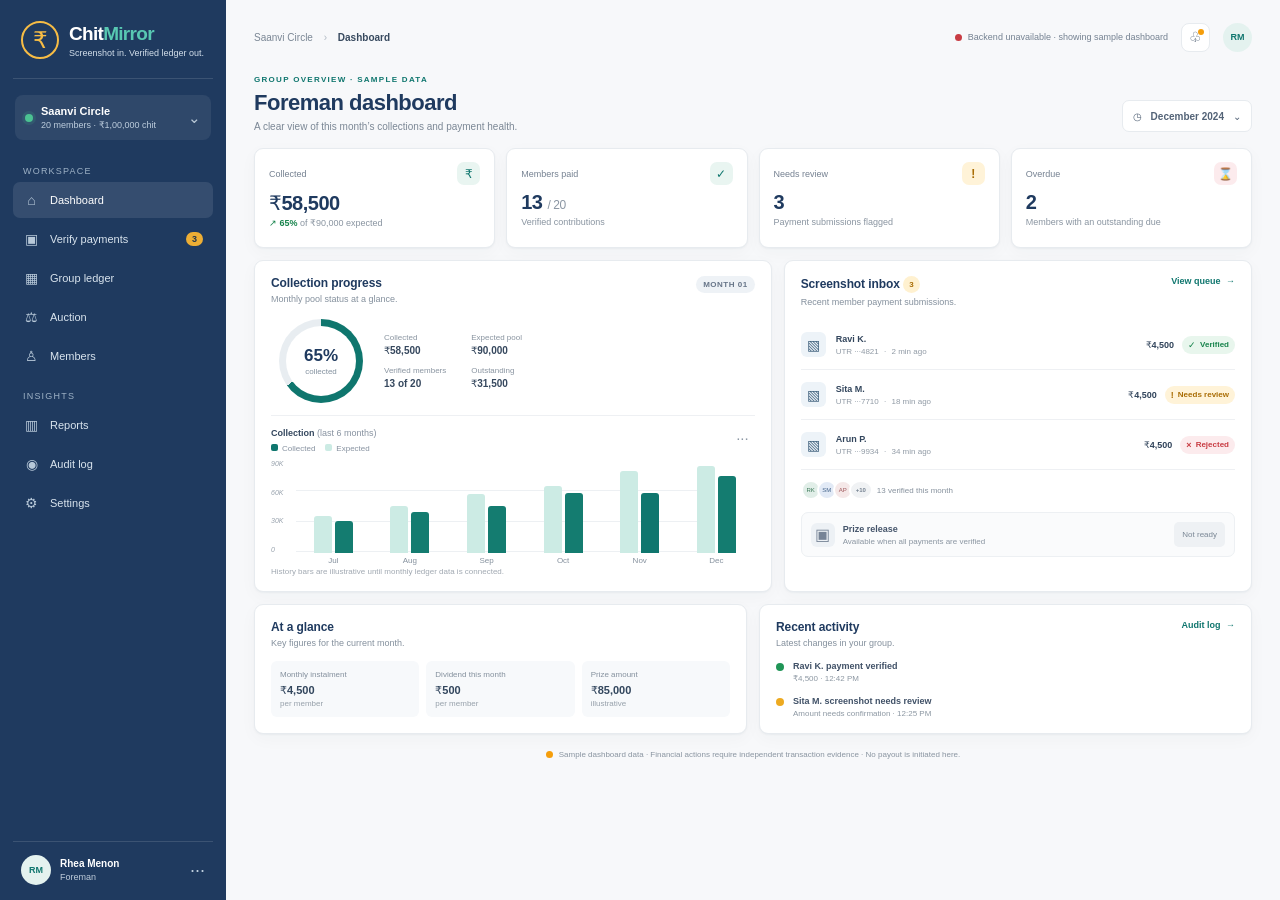
==== dashboard/index.html @ f3309ef0 "Merge pull request #1 from Deathlessforever/T02-foreman-dashboard Build ChitMirror foreman dashboard" ====
<!doctype html>
<html lang="en">
<head>
  <meta charset="utf-8">
  <meta name="viewport" content="width=device-width, initial-scale=1">
  <meta name="theme-color" content="#1f3a5f">
  <title>ChitMirror · Foreman dashboard</title>
  <link rel="stylesheet" href="./style.css">
  <script src="./config.js" defer></script>
  <script src="./app.js" defer></script>
</head>
<body>
  <div class="shell">
    <aside class="sidebar" aria-label="Main navigation">
      <a class="brand" href="#dashboard" aria-label="ChitMirror dashboard home">
        <span class="brand-mark" aria-hidden="true">₹</span>
        <span class="brand-type"><b>Chit<span>Mirror</span></b><small>Screenshot in. Verified ledger out.</small></span>
      </a>
      <div class="group-card"><span class="group-dot" aria-hidden="true"></span><span><b>Saanvi Circle</b><small>20 members · ₹1,00,000 chit</small></span><span class="chevron">⌄</span></div>
      <p class="nav-label">Workspace</p>
      <nav class="nav-list">
        <a class="nav-item active" href="#dashboard" aria-current="page"><span class="nav-icon">⌂</span>Dashboard</a>
        <a class="nav-item" href="#payments"><span class="nav-icon">▣</span>Verify payments <span class="nav-badge">3</span></a>
        <a class="nav-item" href="#ledger"><span class="nav-icon">▦</span>Group ledger</a>
        <a class="nav-item" href="#auction"><span class="nav-icon">⚖</span>Auction</a>
        <a class="nav-item" href="#members"><span class="nav-icon">♙</span>Members</a>
      </nav>
      <p class="nav-label insights-label">Insights</p>
      <nav class="nav-list">
        <a class="nav-item" href="#reports"><span class="nav-icon">▥</span>Reports</a>
        <a class="nav-item" href="#audit"><span class="nav-icon">◉</span>Audit log</a>
        <a class="nav-item" href="#settings"><span class="nav-icon">⚙</span>Settings</a>
      </nav>
      <div class="sidebar-footer"><span class="user-avatar">RM</span><span><b>Rhea Menon</b><small>Foreman</small></span><span class="more">···</span></div>
    </aside>

    <main id="dashboard" class="main">
      <h1 class="sr-only">ChitMirror Dashboard</h1>
      <header class="topbar"><div class="breadcrumb">Saanvi Circle <span>›</span> <b>Dashboard</b></div><div class="top-actions"><span class="connection" id="connection" role="status"><i></i><span id="connection-label">Checking backend…</span></span><button class="icon-button" aria-label="Notifications">♧<span class="notification-dot"></span></button><span class="top-avatar">RM</span></div></header>
      <section class="page-heading"><div><p class="eyebrow">GROUP OVERVIEW · SAMPLE DATA</p><h1>Foreman dashboard</h1><p class="subheading">A clear view of this month’s collections and payment health.</p></div><button class="select-month" type="button">◷ <span>December 2024</span>⌄</button></section>

      <section class="kpis" aria-label="Monthly summary">
        <article class="kpi-card collected"><div class="kpi-label">Collected <span class="kpi-icon">₹</span></div><strong>₹58,500</strong><p><span class="trend">↗ 65%</span> of ₹90,000 expected</p></article>
        <article class="kpi-card paid"><div class="kpi-label">Members paid <span class="kpi-icon">✓</span></div><strong>13 <small>/ 20</small></strong><p>Verified contributions</p></article>
        <article class="kpi-card review"><div class="kpi-label">Needs review <span class="kpi-icon">!</span></div><strong>3</strong><p>Payment submissions flagged</p></article>
        <article class="kpi-card overdue"><div class="kpi-label">Overdue <span class="kpi-icon">⌛</span></div><strong>2</strong><p>Members with an outstanding due</p></article>
      </section>

      <section class="overview-grid">
        <article class="card progress-card">
          <div class="card-heading"><div><h2>Collection progress</h2><p>Monthly pool status at a glance.</p></div><span class="soft-tag">MONTH 01</span></div>
          <div class="progress-content">
            <div class="progress-ring" role="img" aria-label="65 percent collected"><div><b>65%</b><small>collected</small></div></div>
            <div class="progress-details"><div><span>Collected</span><b>₹58,500</b></div><div><span>Expected pool</span><b>₹90,000</b></div><div><span>Verified members</span><b>13 of 20</b></div><div><span>Outstanding</span><b>₹31,500</b></div></div>
          </div>
          <div class="chart-heading"><div><h3>Collection <span>(last 6 months)</span></h3><div class="chart-legend"><span><i class="legend-collected"></i>Collected</span><span><i class="legend-expected"></i>Expected</span></div></div><button class="more-button" aria-label="More chart options">···</button></div>
          <div class="bar-chart" role="img" aria-label="Illustrative collection trend from July to December"><div class="chart-grid"><i>90K</i><i>60K</i><i>30K</i><i>0</i></div><div class="bar-pair"><span class="bar expected" style="--h:40%"></span><span class="bar actual" style="--h:34%"></span><small>Jul</small></div><div class="bar-pair"><span class="bar expected" style="--h:51%"></span><span class="bar actual" style="--h:44%"></span><small>Aug</small></div><div class="bar-pair"><span class="bar expected" style="--h:63%"></span><span class="bar actual" style="--h:51%"></span><small>Sep</small></div><div class="bar-pair"><span class="bar expected" style="--h:72%"></span><span class="bar actual" style="--h:65%"></span><small>Oct</small></div><div class="bar-pair current"><span class="bar expected" style="--h:88%"></span><span class="bar actual" style="--h:65%"></span><small>Nov</small></div><div class="bar-pair"><span class="bar expected" style="--h:94%"></span><span class="bar actual" style="--h:83%"></span><small>Dec</small></div></div>
          <p class="chart-note">History bars are illustrative until monthly ledger data is connected.</p>
        </article>

        <article class="card inbox-card">
          <div class="card-heading"><div><h2>Screenshot inbox <span class="heading-count">3</span></h2><p>Recent member payment submissions.</p></div><a class="text-link" href="#payments">View queue <span>→</span></a></div>
          <div class="submission-list">
            <div class="submission"><span class="file-icon">▧</span><div class="submit-info"><b>Ravi K.</b><small>UTR ···4821 <span>·</span> 2 min ago</small></div><strong class="amount">₹4,500</strong><span class="status verified"><i>✓</i> Verified</span></div>
            <div class="submission"><span class="file-icon">▧</span><div class="submit-info"><b>Sita M.</b><small>UTR ···7710 <span>·</span> 18 min ago</small></div><strong class="amount">₹4,500</strong><span class="status needs-review"><i>!</i> Needs review</span></div>
            <div class="submission"><span class="file-icon">▧</span><div class="submit-info"><b>Arun P.</b><small>UTR ···9934 <span>·</span> 34 min ago</small></div><strong class="amount">₹4,500</strong><span class="status rejected"><i>×</i> Rejected</span></div>
          </div>
          <div class="inbox-footer"><div class="mini-avatars"><span>RK</span><span>SM</span><span>AP</span><b>+10</b></div><span>13 verified this month</span></div>
          <div class="release-panel"><span class="lock-icon">▣</span><span><b>Prize release</b><small>Available when all payments are verified</small></span><button type="button" disabled title="Payout eligibility is not reached">Not ready</button></div>
        </article>
      </section>

      <section class="bottom-grid">
        <article class="card quick-card"><div class="card-heading"><div><h2>At a glance</h2><p>Key figures for the current month.</p></div></div><div class="quick-stats"><div><span>Monthly instalment</span><b>₹4,500 <small>per member</small></b></div><div><span>Dividend this month</span><b>₹500 <small>per member</small></b></div><div><span>Prize amount</span><b>₹85,000 <small>illustrative</small></b></div></div></article>
        <article class="card activity-card"><div class="card-heading"><div><h2>Recent activity</h2><p>Latest changes in your group.</p></div><a class="text-link" href="#audit">Audit log <span>→</span></a></div><div class="activity-row"><span class="activity-dot green-dot"></span><span><b>Ravi K. payment verified</b><small>₹4,500 · 12:42 PM</small></span></div><div class="activity-row"><span class="activity-dot amber-dot"></span><span><b>Sita M. screenshot needs review</b><small>Amount needs confirmation · 12:25 PM</small></span></div></article>
      </section>
      <footer class="footer-note"><span class="demo-dot"></span> Sample dashboard data · Financial actions require independent transaction evidence · No payout is initiated here.</footer>
    </main>
  </div>
</body>
</html>
---- dashboard/style.css ----
:root{font-family:Inter,"Segoe UI",Arial,sans-serif;color:#233348;background:#f7f8fa;font-synthesis:none;text-rendering:optimizeLegibility;--navy:#1f3a5f;--navy-dark:#18334f;--teal:#0f766e;--teal-soft:#e5f4f0;--saffron:#f59e0b;--ink:#233348;--muted:#7b8795;--line:#e7ebef;--green:#16834b;--green-bg:#e8f6ed;--amber:#a96d05;--amber-bg:#fff3d8;--red:#c83c43;--red-bg:#fcebed;--shadow:0 1px 2px #18334f0b,0 5px 17px #18334f08}*{box-sizing:border-box}body{margin:0;min-width:320px}.shell{min-height:100vh}.sidebar{position:fixed;inset:0 auto 0 0;width:226px;background:var(--navy);color:#fff;padding:20px 13px 13px;display:flex;flex-direction:column;z-index:5}.brand{display:flex;align-items:center;gap:10px;padding:1px 8px 19px;border-bottom:1px solid #ffffff20;color:#fff;text-decoration:none}.brand-mark{height:38px;width:38px;border:2px solid #f6bc45;border-radius:50%;display:grid;place-items:center;color:#f6bc45;font-size:23px;font-weight:700}.brand-type b{display:block;font-size:19px;letter-spacing:-.7px}.brand-type b span{color:#58c8b2}.brand-type small{display:block;color:#d3dfeb;font-size:9px;margin-top:3px}.group-card{margin:16px 2px 12px;border-radius:8px;background:#ffffff12;padding:10px;display:flex;align-items:center;gap:8px}.group-card>span:nth-child(2){flex:1}.group-card b{font-size:11px;display:block}.group-card small{display:block;color:#bdcddd;font-size:9px;margin-top:3px}.group-dot{height:8px;width:8px;border-radius:50%;background:#4bc292;box-shadow:0 0 0 3px #4bc29220}.chevron{color:#bbcad8;font-size:15px}.nav-label{margin:14px 10px 6px;color:#9eb2c6;font-size:9px;text-transform:uppercase;letter-spacing:1.2px}.nav-list{display:grid;gap:3px}.nav-item{min-height:36px;display:flex;align-items:center;gap:10px;padding:0 10px;border-radius:7px;color:#d9e4ee;text-decoration:none;font-size:11px}.nav-item:hover,.nav-item.active{background:#ffffff19;color:white}.nav-icon{width:17px;text-align:center;color:#b7c8d8;font-size:14px}.nav-badge{margin-left:auto;border-radius:10px;background:#edae35;color:#24364a;padding:2px 6px;font-size:9px;font-weight:700}.insights-label{margin-top:17px}.sidebar-footer{display:flex;align-items:center;gap:9px;margin-top:auto;padding:13px 8px 2px;border-top:1px solid #ffffff20;font-size:10px}.user-avatar,.top-avatar{width:30px;height:30px;display:grid;place-items:center;background:#e4f2ef;color:var(--teal);border-radius:50%;font-size:9px;font-weight:700}.sidebar-footer small{display:block;color:#bfccda;font-size:9px;margin-top:3px}.more{margin-left:auto;color:#bdcddd;font-size:18px}.main{margin-left:226px;width:min(1530px,calc(100% - 226px));padding:20px 28px 22px}.topbar{display:flex;align-items:center;justify-content:space-between;min-height:34px;margin-bottom:21px}.breadcrumb{color:#7b8795;font-size:10px}.breadcrumb span{padding:0 8px;color:#b1bac3}.breadcrumb b{color:#37495e;font-weight:600}.top-actions{display:flex;align-items:center;gap:13px}.connection{display:flex;align-items:center;gap:6px;font-size:9px;color:#748191}.connection i,.demo-dot{width:7px;height:7px;border-radius:50%;background:#eca928}.connection.connected i{background:#1e9a59}.connection.failed i{background:#c83c43}.icon-button{height:29px;width:29px;position:relative;border:1px solid var(--line);border-radius:8px;background:#fff;color:#546477;font-size:14px}.notification-dot{position:absolute;width:6px;height:6px;right:5px;top:5px;border-radius:50%;background:var(--saffron)}.top-avatar{height:29px;width:29px}.page-heading{display:flex;align-items:end;justify-content:space-between;margin-bottom:16px}.eyebrow{margin:0 0 6px;color:var(--teal);font-size:8px;font-weight:700;letter-spacing:1.3px}.page-heading h1{margin:0;color:var(--navy);font-size:22px;letter-spacing:-.5px}.subheading{margin:5px 0 0;color:var(--muted);font-size:10px}.select-month{height:32px;padding:0 10px;display:flex;align-items:center;gap:9px;border:1px solid var(--line);border-radius:7px;background:white;color:#536377;font:10px inherit}.select-month span{font-weight:600}.kpis{display:grid;grid-template-columns:repeat(4,minmax(0,1fr));gap:11px;margin-bottom:12px}.kpi-card,.card{border:1px solid var(--line);border-radius:9px;background:#fff;box-shadow:var(--shadow)}.kpi-card{min-height:100px;padding:13px 14px}.kpi-label{display:flex;align-items:center;justify-content:space-between;color:#758191;font-size:9px}.kpi-icon{display:grid;place-items:center;height:23px;width:23px;border-radius:7px;background:#eef3f7;color:var(--navy);font-size:12px;font-weight:700}.collected .kpi-icon,.paid .kpi-icon{background:#e9f5f1;color:var(--teal)}.review .kpi-icon{background:var(--amber-bg);color:var(--amber)}.overdue .kpi-icon{background:var(--red-bg);color:var(--red)}.kpi-card>strong{display:block;color:var(--navy);font-size:20px;margin:6px 0 3px;letter-spacing:-.5px}.kpi-card>strong small{font-size:12px;color:#8b96a3;font-weight:500}.kpi-card p{margin:0;color:#8994a0;font-size:9px}.trend{color:var(--green);font-weight:700}.overview-grid{display:grid;grid-template-columns:minmax(0,1.05fr) minmax(380px,.95fr);gap:12px;margin-bottom:12px}.card{padding:15px 16px}.progress-card,.inbox-card{min-height:330px}.card-heading{display:flex;justify-content:space-between;align-items:flex-start}.card-heading h2{margin:0;color:var(--navy);font-size:12px;letter-spacing:-.1px}.card-heading p{margin:4px 0 0;color:#84909d;font-size:9px}.soft-tag{padding:4px 7px;background:#eef2f6;border-radius:10px;color:#677588;font-size:8px;font-weight:700;letter-spacing:.5px}.progress-content{display:flex;align-items:center;gap:21px;padding:15px 8px 12px;border-bottom:1px solid #eef0f3}.progress-ring{height:84px;width:84px;border-radius:50%;background:conic-gradient(var(--teal) 0 65%,#e8edf1 65% 100%);display:grid;place-items:center;flex:none;position:relative}.progress-ring:before{content:"";position:absolute;inset:7px;border-radius:50%;background:#fff}.progress-ring>div{z-index:1;text-align:center}.progress-ring b{display:block;color:var(--navy);font-size:17px}.progress-ring small{display:block;color:#82909e;font-size:8px;margin-top:1px}.progress-details{display:grid;grid-template-columns:1fr 1fr;gap:10px 25px}.progress-details span{display:block;color:#8994a0;font-size:8px}.progress-details b{display:block;margin-top:3px;color:#36485e;font-size:10px}.chart-heading{display:flex;justify-content:space-between;align-items:start;margin-top:12px}.chart-heading h3{margin:0;color:#34475e;font-size:9px}.chart-heading h3 span{color:#8792a0;font-weight:400}.chart-legend{display:flex;gap:10px;margin-top:6px;color:#8792a0;font-size:8px}.chart-legend i{display:inline-block;width:7px;height:7px;border-radius:2px;margin-right:4px}.legend-collected{background:var(--teal)}.legend-expected{background:#ccebe4}.more-button{border:0;background:white;color:#8c98a4;font-size:15px}.bar-chart{height:105px;display:flex;gap:8px;align-items:stretch;margin:7px 4px 0 28px;position:relative}.chart-grid{position:absolute;inset:0 auto 12px -28px;display:flex;flex-direction:column;justify-content:space-between;color:#98a2ad;font-size:7px}.chart-grid:after{content:"";position:absolute;left:25px;right:-422px;top:1px;bottom:1px;background:repeating-linear-gradient(to bottom,transparent 0 calc(33.33% - 1px),#edf0f3 calc(33.33% - 1px) 33.33%);z-index:0}.bar-pair{position:relative;z-index:1;flex:1;display:flex;align-items:end;justify-content:center;gap:3px;padding-bottom:12px}.bar{display:block;width:calc(50% - 2px);max-width:18px;height:var(--h);border-radius:3px 3px 0 0}.bar.expected{background:#ccebe4}.bar.actual{background:#147c70}.bar-pair.current .actual{background:#0f766e}.bar-pair small{position:absolute;bottom:0;color:#84909d;font-size:8px}.chart-note{margin:2px 0 0;color:#a0a8b1;font-size:8px}.heading-count{display:inline-grid;place-items:center;min-width:17px;height:17px;padding:0 4px;background:#fff1d0;color:#a96d05;border-radius:10px;font-size:8px;vertical-align:1px}.text-link{color:var(--teal);font-size:9px;font-weight:600;text-decoration:none}.text-link span{padding-left:3px}.submission-list{margin-top:13px}.submission{display:grid;grid-template-columns:27px minmax(90px,1fr) auto auto;align-items:center;gap:8px;padding:12px 0;border-bottom:1px solid #eef0f3}.file-icon{display:grid;place-items:center;width:25px;height:25px;border-radius:6px;background:#edf3f8;color:#446580;font-size:14px}.submit-info b{display:block;color:#33465d;font-size:9px}.submit-info small{display:block;margin-top:3px;color:#909aa5;font-size:8px}.submit-info small span{padding:0 3px}.amount{color:#31445b;font-size:9px}.status{display:inline-flex;align-items:center;gap:4px;white-space:nowrap;border-radius:12px;padding:4px 6px;font-size:8px;font-weight:600}.status i{font-style:normal;font-size:9px}.verified{background:var(--green-bg);color:var(--green)}.needs-review{background:var(--amber-bg);color:var(--amber)}.rejected{background:var(--red-bg);color:var(--red)}.inbox-footer{display:flex;align-items:center;gap:8px;margin-top:10px;color:#86919d;font-size:8px}.mini-avatars{display:flex;align-items:center}.mini-avatars>*{height:20px;width:20px;border:2px solid white;border-radius:50%;margin-right:-4px;display:grid;place-items:center;background:#e1eee8;color:#387655;font-size:6px;font-style:normal}.mini-avatars span:nth-child(2){background:#e2eaf6;color:#45658b}.mini-avatars span:nth-child(3){background:#f5e8e8;color:#9b5256}.mini-avatars b{width:auto;padding:0 5px;background:#f0f2f4;color:#73808f}.release-panel{display:flex;align-items:center;gap:8px;margin-top:12px;padding:9px;border:1px solid #edf0f3;border-radius:7px;background:#fafbfc}.lock-icon{height:24px;width:24px;display:grid;place-items:center;border-radius:6px;background:#edf1f5;color:#778496}.release-panel>span:nth-child(2){flex:1}.release-panel b{display:block;font-size:9px;color:#44546a}.release-panel small{display:block;color:#8a95a1;font-size:8px;margin-top:3px}.release-panel button{height:25px;padding:0 8px;background:#eef1f4;border:0;border-radius:5px;color:#7a8795;font-size:8px}.bottom-grid{display:grid;grid-template-columns:1fr 1fr;gap:12px}.quick-stats{display:grid;grid-template-columns:repeat(3,1fr);gap:7px;margin-top:13px}.quick-stats>div{padding:9px;border-radius:6px;background:#f7f9fb}.quick-stats span{display:block;color:#84909d;font-size:8px}.quick-stats b{display:block;color:#32465d;font-size:11px;margin-top:5px}.quick-stats small{display:block;color:#96a0aa;font-weight:400;font-size:8px;margin-top:2px}.activity-row{display:flex;align-items:start;gap:9px;margin-top:13px}.activity-dot{width:8px;height:8px;flex:none;border-radius:50%;margin-top:2px}.green-dot{background:#209557}.amber-dot{background:#edaa21}.activity-row b{display:block;color:#405167;font-size:9px}.activity-row small{display:block;color:#8c97a2;font-size:8px;margin-top:3px}.footer-note{display:flex;align-items:center;justify-content:center;gap:6px;margin-top:16px;color:#8994a0;font-size:8px}.demo-dot{background:var(--saffron)}
@media(max-width:1100px){.main{padding:18px 19px}.overview-grid{grid-template-columns:1fr}.progress-card,.inbox-card{min-height:unset}.chart-grid:after{right:-700px}}
@media(max-width:720px){.sidebar{position:sticky;inset:0 0 auto;width:100%;height:auto;padding:9px 12px 7px}.brand{padding:0;border:0}.brand-mark{width:31px;height:31px;font-size:19px}.brand-type b{font-size:15px}.brand-type small,.group-card,.nav-label,.sidebar-footer{display:none}.nav-list{display:flex;overflow-x:auto;gap:3px;margin-top:8px}.nav-item{padding:0 9px;min-height:31px;font-size:9px;white-space:nowrap}.nav-icon{width:auto}.nav-badge{margin-left:0}.insights-label{display:none}.main{margin:0;width:100%;padding:14px 12px 18px}.topbar{margin-bottom:16px}.page-heading{align-items:start;gap:10px}.page-heading h1{font-size:19px}.subheading{max-width:240px;line-height:1.4}.select-month{height:29px;font-size:8px;gap:5px}.kpis{grid-template-columns:1fr 1fr;gap:7px}.kpi-card{min-height:90px;padding:10px}.kpi-card>strong{font-size:18px}.overview-grid,.bottom-grid{grid-template-columns:1fr}.card{padding:13px}.progress-content{gap:14px;padding-left:0;padding-right:0}.progress-details{gap:9px 12px}.submission{grid-template-columns:25px minmax(70px,1fr) auto}.submission .status{grid-column:2/4;justify-self:start;margin-top:-3px}.amount{grid-column:3;grid-row:1}.footer-note{text-align:center;line-height:1.5}.connection{font-size:8px}.icon-button{display:none}}
.sr-only{position:absolute;width:1px;height:1px;padding:0;margin:-1px;overflow:hidden;clip:rect(0,0,0,0);white-space:nowrap;border:0}.select-month{font:10px "Segoe UI",Arial,sans-serif}
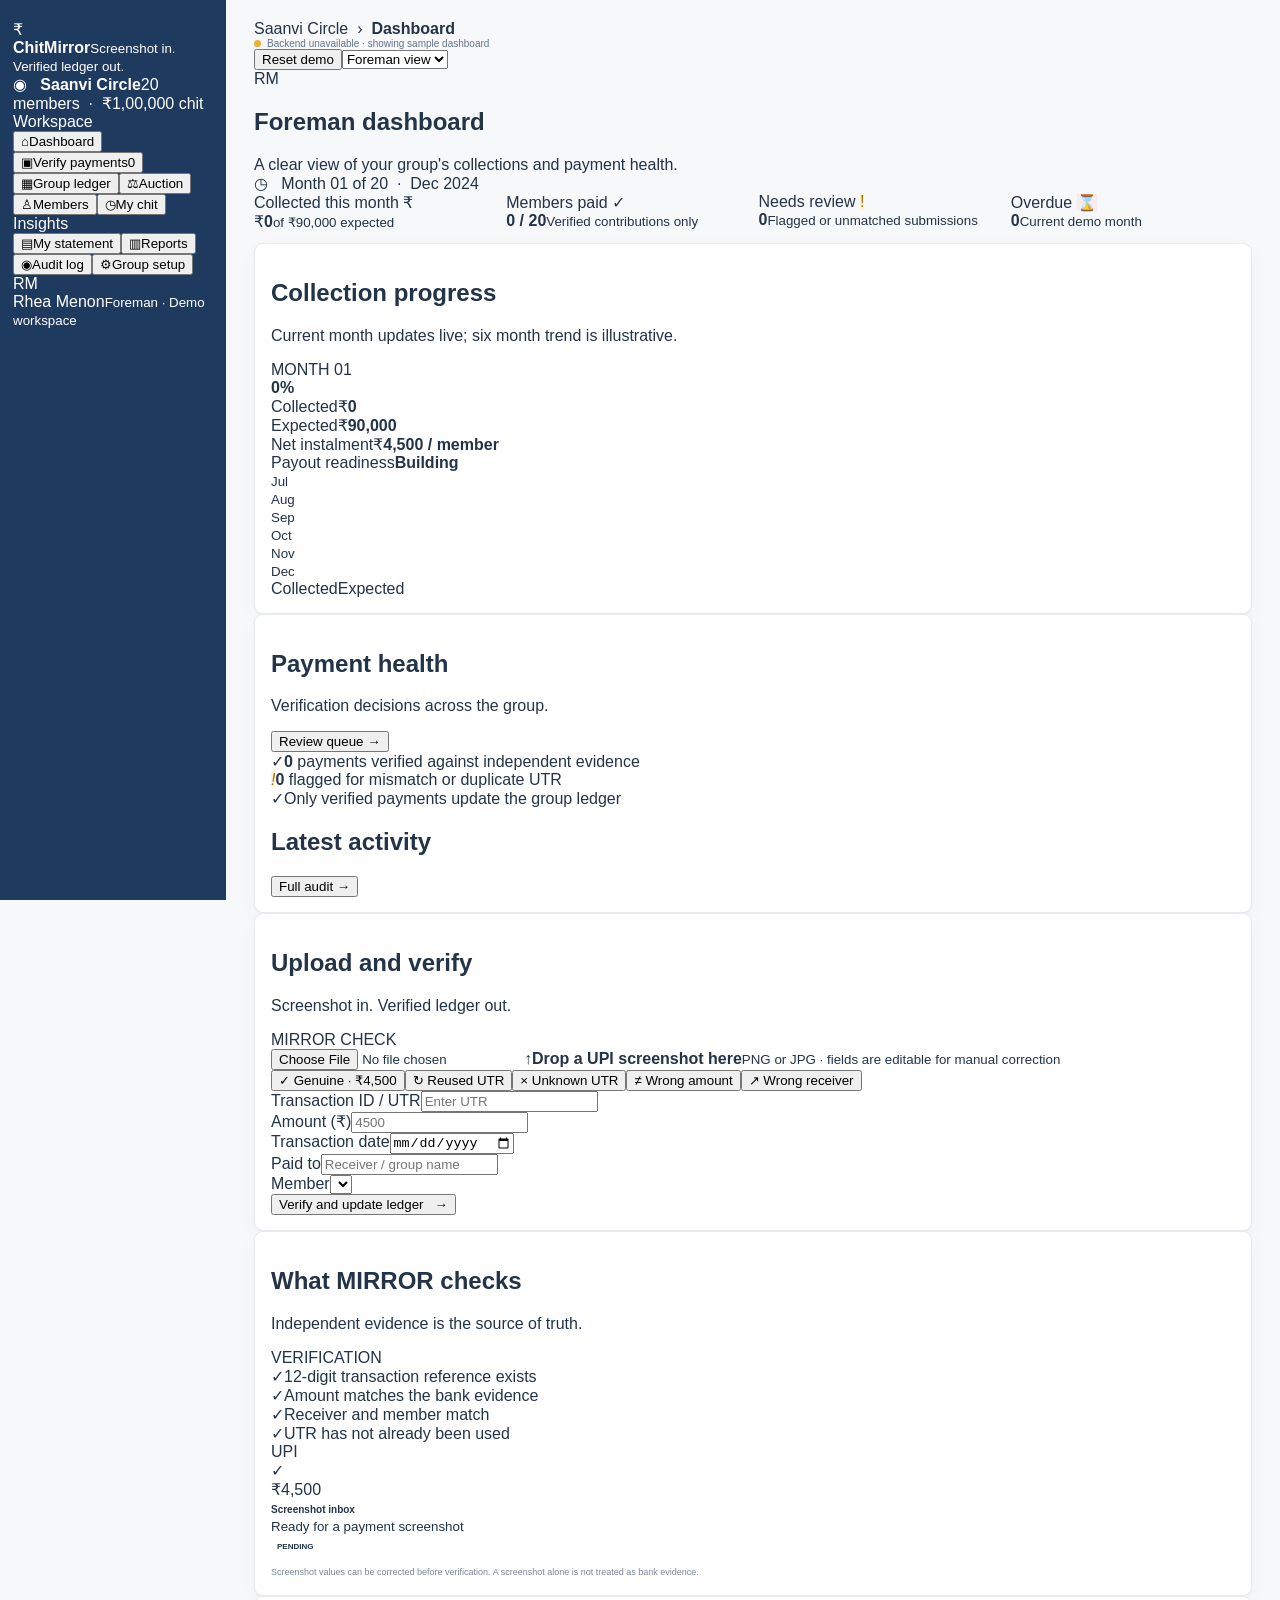
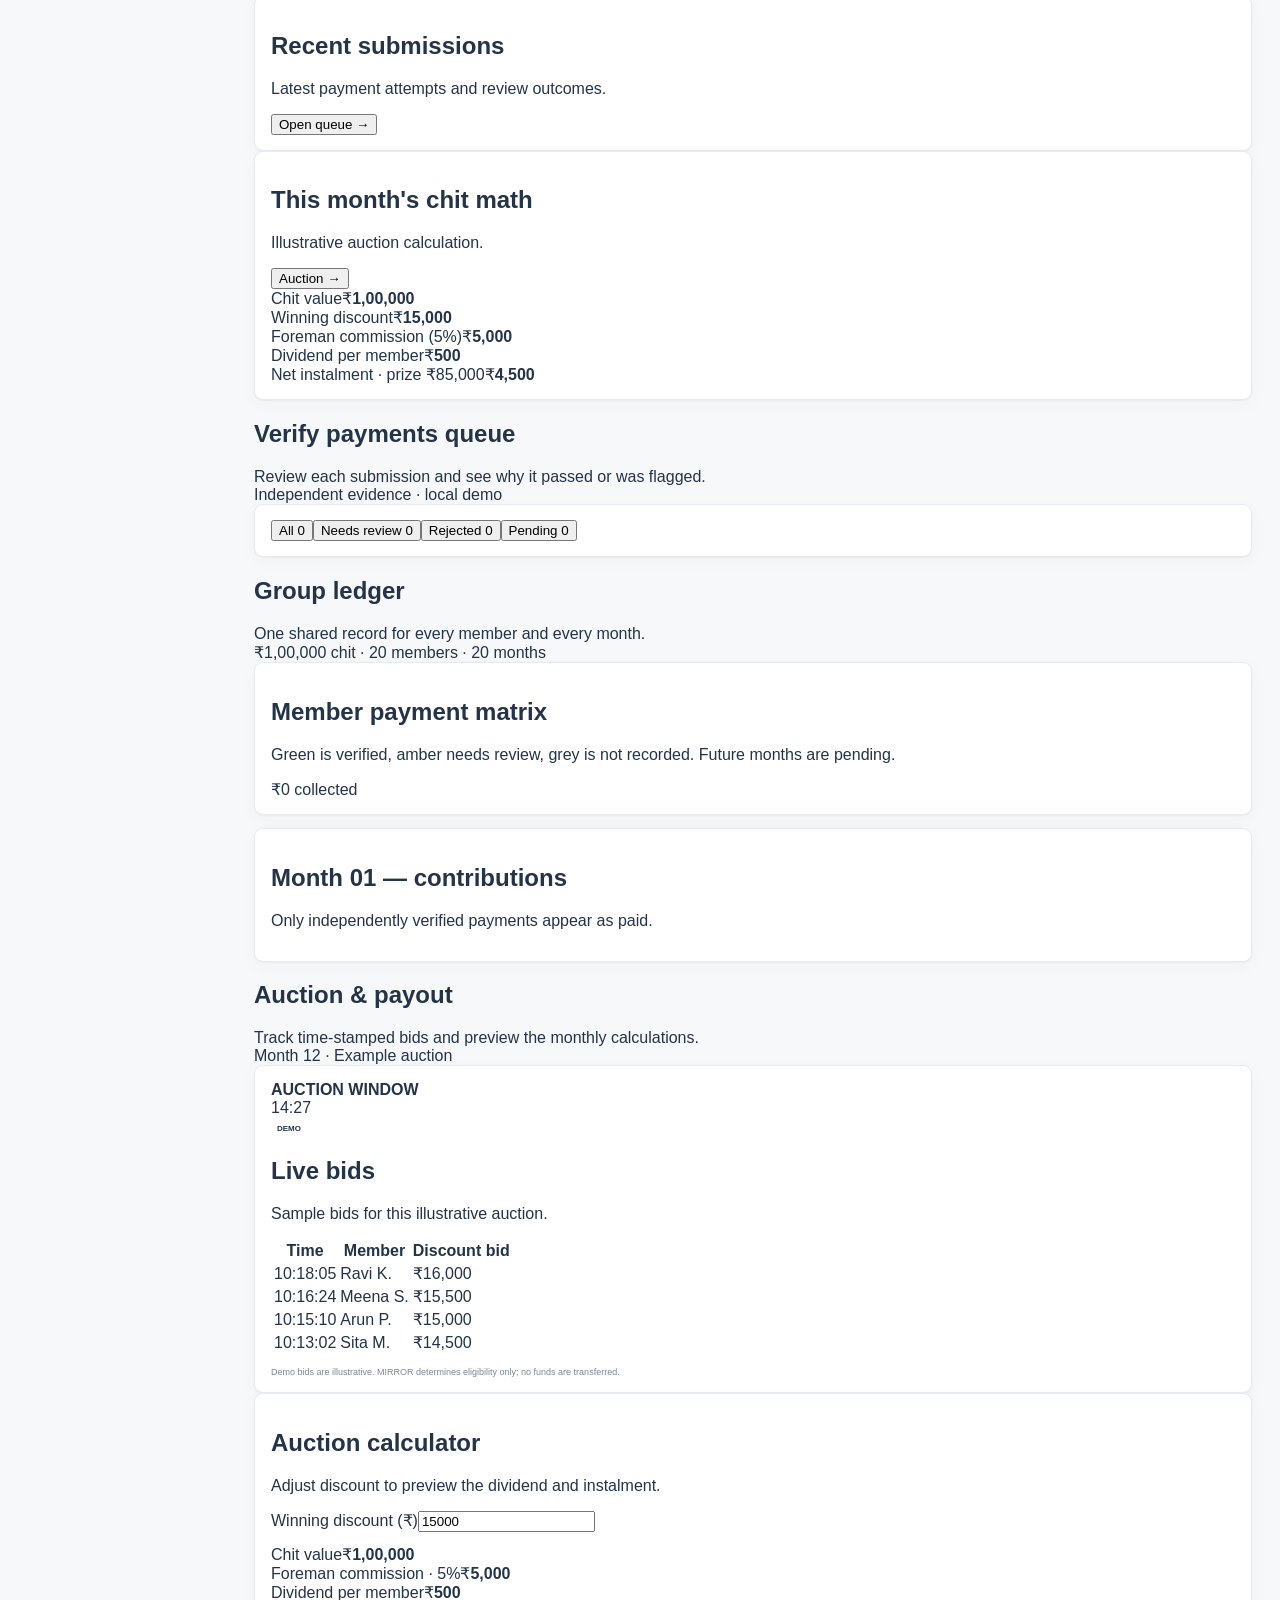
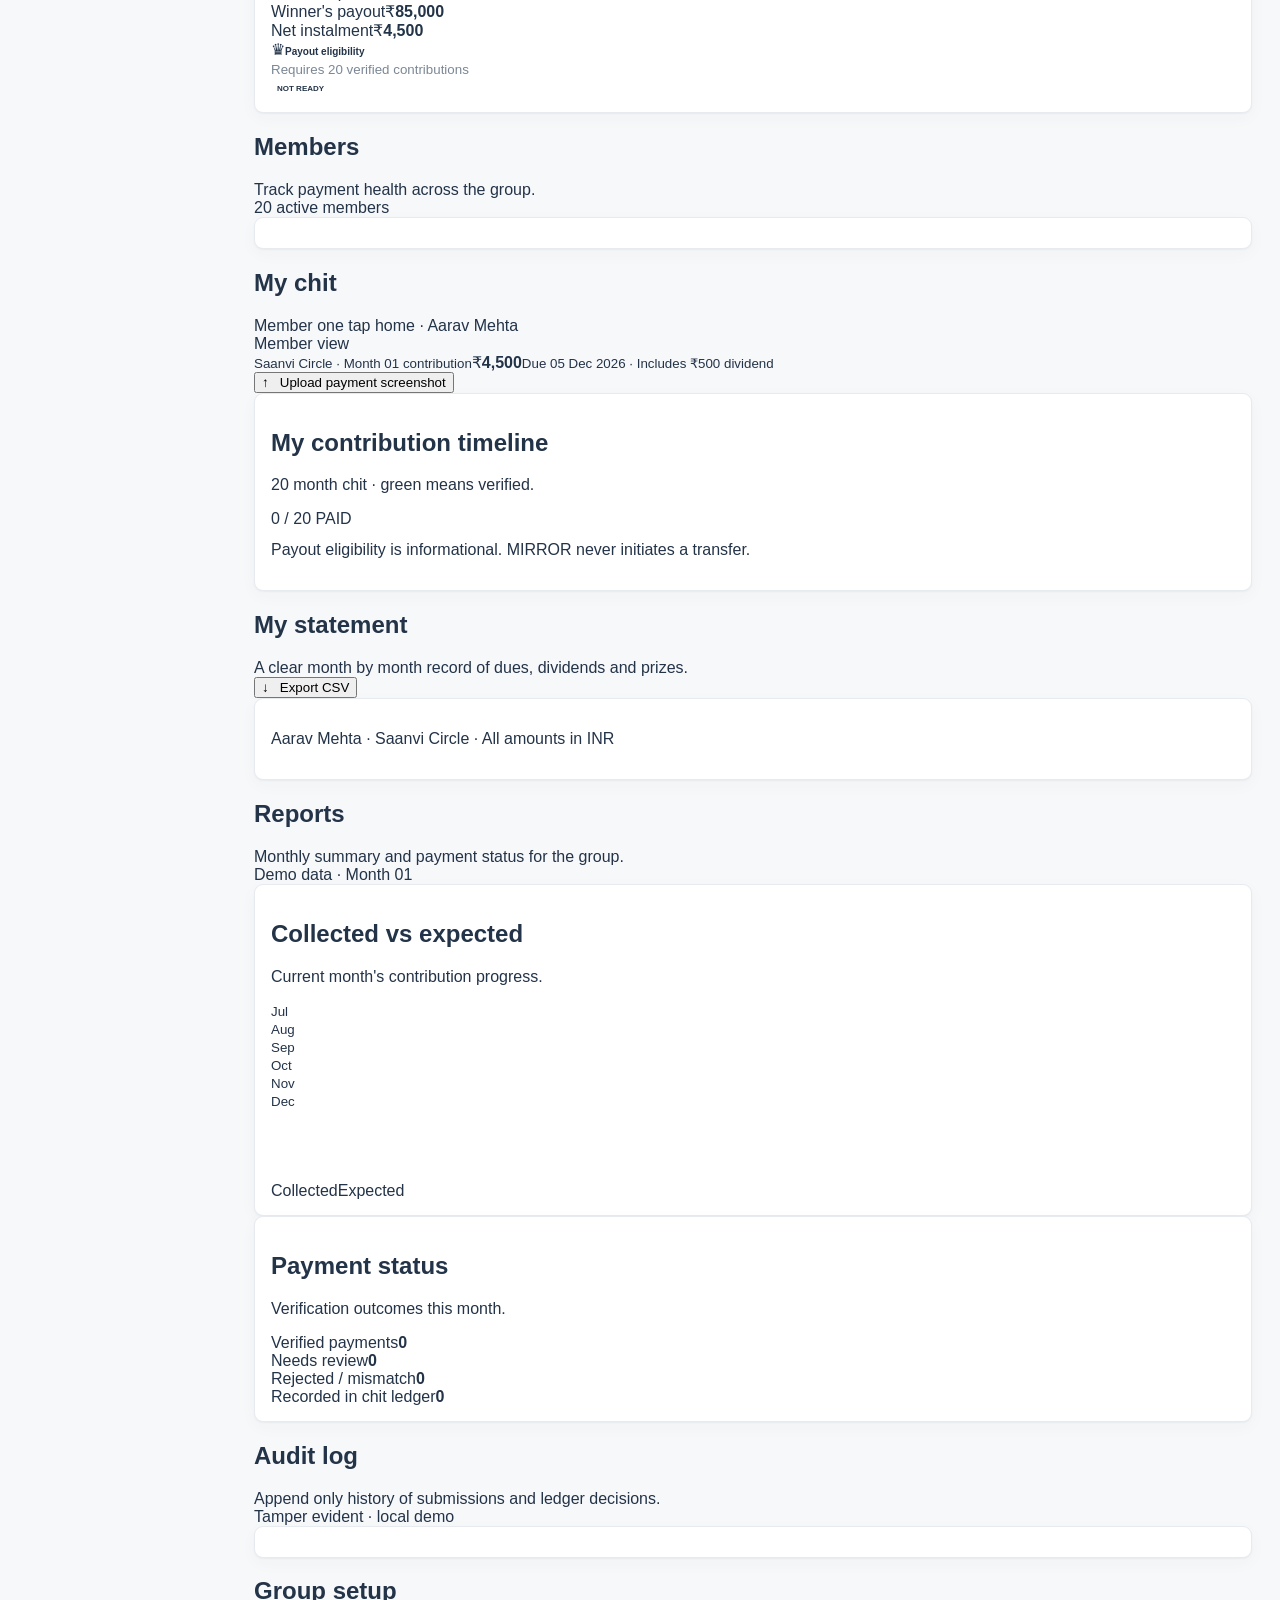
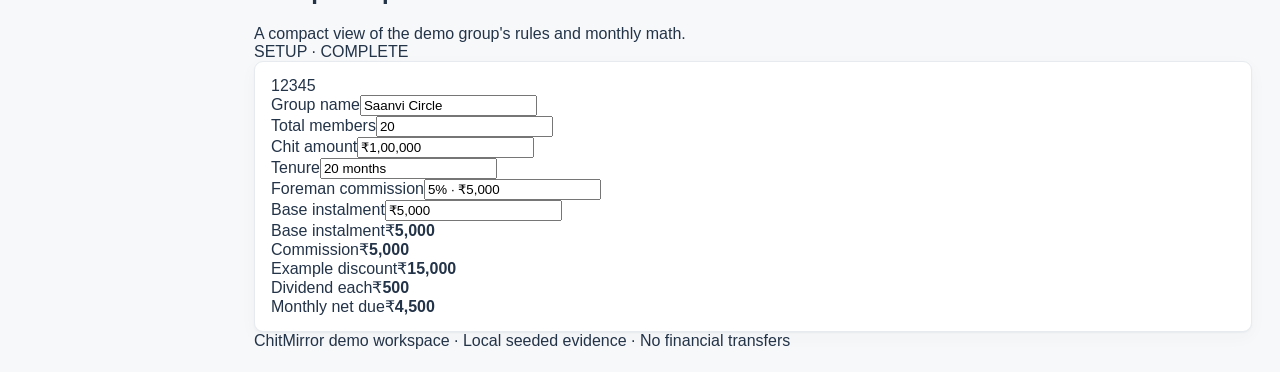
==== commit ff680fb0: "Build interactive ChitMirror dashboard pages" ====
--- a/dashboard/index.html
+++ b/dashboard/index.html
@@ -1,82 +1,27 @@
 <!doctype html>
-<html lang="en">
-<head>
-  <meta charset="utf-8">
-  <meta name="viewport" content="width=device-width, initial-scale=1">
-  <meta name="theme-color" content="#1f3a5f">
-  <title>ChitMirror · Foreman dashboard</title>
-  <link rel="stylesheet" href="./style.css">
-  <script src="./config.js" defer></script>
-  <script src="./app.js" defer></script>
-</head>
-<body>
-  <div class="shell">
-    <aside class="sidebar" aria-label="Main navigation">
-      <a class="brand" href="#dashboard" aria-label="ChitMirror dashboard home">
-        <span class="brand-mark" aria-hidden="true">₹</span>
-        <span class="brand-type"><b>Chit<span>Mirror</span></b><small>Screenshot in. Verified ledger out.</small></span>
-      </a>
-      <div class="group-card"><span class="group-dot" aria-hidden="true"></span><span><b>Saanvi Circle</b><small>20 members · ₹1,00,000 chit</small></span><span class="chevron">⌄</span></div>
-      <p class="nav-label">Workspace</p>
-      <nav class="nav-list">
-        <a class="nav-item active" href="#dashboard" aria-current="page"><span class="nav-icon">⌂</span>Dashboard</a>
-        <a class="nav-item" href="#payments"><span class="nav-icon">▣</span>Verify payments <span class="nav-badge">3</span></a>
-        <a class="nav-item" href="#ledger"><span class="nav-icon">▦</span>Group ledger</a>
-        <a class="nav-item" href="#auction"><span class="nav-icon">⚖</span>Auction</a>
-        <a class="nav-item" href="#members"><span class="nav-icon">♙</span>Members</a>
-      </nav>
-      <p class="nav-label insights-label">Insights</p>
-      <nav class="nav-list">
-        <a class="nav-item" href="#reports"><span class="nav-icon">▥</span>Reports</a>
-        <a class="nav-item" href="#audit"><span class="nav-icon">◉</span>Audit log</a>
-        <a class="nav-item" href="#settings"><span class="nav-icon">⚙</span>Settings</a>
-      </nav>
-      <div class="sidebar-footer"><span class="user-avatar">RM</span><span><b>Rhea Menon</b><small>Foreman</small></span><span class="more">···</span></div>
-    </aside>
-
-    <main id="dashboard" class="main">
-      <h1 class="sr-only">ChitMirror Dashboard</h1>
-      <header class="topbar"><div class="breadcrumb">Saanvi Circle <span>›</span> <b>Dashboard</b></div><div class="top-actions"><span class="connection" id="connection" role="status"><i></i><span id="connection-label">Checking backend…</span></span><button class="icon-button" aria-label="Notifications">♧<span class="notification-dot"></span></button><span class="top-avatar">RM</span></div></header>
-      <section class="page-heading"><div><p class="eyebrow">GROUP OVERVIEW · SAMPLE DATA</p><h1>Foreman dashboard</h1><p class="subheading">A clear view of this month’s collections and payment health.</p></div><button class="select-month" type="button">◷ <span>December 2024</span>⌄</button></section>
-
-      <section class="kpis" aria-label="Monthly summary">
-        <article class="kpi-card collected"><div class="kpi-label">Collected <span class="kpi-icon">₹</span></div><strong>₹58,500</strong><p><span class="trend">↗ 65%</span> of ₹90,000 expected</p></article>
-        <article class="kpi-card paid"><div class="kpi-label">Members paid <span class="kpi-icon">✓</span></div><strong>13 <small>/ 20</small></strong><p>Verified contributions</p></article>
-        <article class="kpi-card review"><div class="kpi-label">Needs review <span class="kpi-icon">!</span></div><strong>3</strong><p>Payment submissions flagged</p></article>
-        <article class="kpi-card overdue"><div class="kpi-label">Overdue <span class="kpi-icon">⌛</span></div><strong>2</strong><p>Members with an outstanding due</p></article>
-      </section>
-
-      <section class="overview-grid">
-        <article class="card progress-card">
-          <div class="card-heading"><div><h2>Collection progress</h2><p>Monthly pool status at a glance.</p></div><span class="soft-tag">MONTH 01</span></div>
-          <div class="progress-content">
-            <div class="progress-ring" role="img" aria-label="65 percent collected"><div><b>65%</b><small>collected</small></div></div>
-            <div class="progress-details"><div><span>Collected</span><b>₹58,500</b></div><div><span>Expected pool</span><b>₹90,000</b></div><div><span>Verified members</span><b>13 of 20</b></div><div><span>Outstanding</span><b>₹31,500</b></div></div>
-          </div>
-          <div class="chart-heading"><div><h3>Collection <span>(last 6 months)</span></h3><div class="chart-legend"><span><i class="legend-collected"></i>Collected</span><span><i class="legend-expected"></i>Expected</span></div></div><button class="more-button" aria-label="More chart options">···</button></div>
-          <div class="bar-chart" role="img" aria-label="Illustrative collection trend from July to December"><div class="chart-grid"><i>90K</i><i>60K</i><i>30K</i><i>0</i></div><div class="bar-pair"><span class="bar expected" style="--h:40%"></span><span class="bar actual" style="--h:34%"></span><small>Jul</small></div><div class="bar-pair"><span class="bar expected" style="--h:51%"></span><span class="bar actual" style="--h:44%"></span><small>Aug</small></div><div class="bar-pair"><span class="bar expected" style="--h:63%"></span><span class="bar actual" style="--h:51%"></span><small>Sep</small></div><div class="bar-pair"><span class="bar expected" style="--h:72%"></span><span class="bar actual" style="--h:65%"></span><small>Oct</small></div><div class="bar-pair current"><span class="bar expected" style="--h:88%"></span><span class="bar actual" style="--h:65%"></span><small>Nov</small></div><div class="bar-pair"><span class="bar expected" style="--h:94%"></span><span class="bar actual" style="--h:83%"></span><small>Dec</small></div></div>
-          <p class="chart-note">History bars are illustrative until monthly ledger data is connected.</p>
-        </article>
-
-        <article class="card inbox-card">
-          <div class="card-heading"><div><h2>Screenshot inbox <span class="heading-count">3</span></h2><p>Recent member payment submissions.</p></div><a class="text-link" href="#payments">View queue <span>→</span></a></div>
-          <div class="submission-list">
-            <div class="submission"><span class="file-icon">▧</span><div class="submit-info"><b>Ravi K.</b><small>UTR ···4821 <span>·</span> 2 min ago</small></div><strong class="amount">₹4,500</strong><span class="status verified"><i>✓</i> Verified</span></div>
-            <div class="submission"><span class="file-icon">▧</span><div class="submit-info"><b>Sita M.</b><small>UTR ···7710 <span>·</span> 18 min ago</small></div><strong class="amount">₹4,500</strong><span class="status needs-review"><i>!</i> Needs review</span></div>
-            <div class="submission"><span class="file-icon">▧</span><div class="submit-info"><b>Arun P.</b><small>UTR ···9934 <span>·</span> 34 min ago</small></div><strong class="amount">₹4,500</strong><span class="status rejected"><i>×</i> Rejected</span></div>
-          </div>
-          <div class="inbox-footer"><div class="mini-avatars"><span>RK</span><span>SM</span><span>AP</span><b>+10</b></div><span>13 verified this month</span></div>
-          <div class="release-panel"><span class="lock-icon">▣</span><span><b>Prize release</b><small>Available when all payments are verified</small></span><button type="button" disabled title="Payout eligibility is not reached">Not ready</button></div>
-        </article>
-      </section>
-
-      <section class="bottom-grid">
-        <article class="card quick-card"><div class="card-heading"><div><h2>At a glance</h2><p>Key figures for the current month.</p></div></div><div class="quick-stats"><div><span>Monthly instalment</span><b>₹4,500 <small>per member</small></b></div><div><span>Dividend this month</span><b>₹500 <small>per member</small></b></div><div><span>Prize amount</span><b>₹85,000 <small>illustrative</small></b></div></div></article>
-        <article class="card activity-card"><div class="card-heading"><div><h2>Recent activity</h2><p>Latest changes in your group.</p></div><a class="text-link" href="#audit">Audit log <span>→</span></a></div><div class="activity-row"><span class="activity-dot green-dot"></span><span><b>Ravi K. payment verified</b><small>₹4,500 · 12:42 PM</small></span></div><div class="activity-row"><span class="activity-dot amber-dot"></span><span><b>Sita M. screenshot needs review</b><small>Amount needs confirmation · 12:25 PM</small></span></div></article>
-      </section>
-      <footer class="footer-note"><span class="demo-dot"></span> Sample dashboard data · Financial actions require independent transaction evidence · No payout is initiated here.</footer>
-    </main>
-  </div>
-</body>
-</html>
+<html lang="en"><head><meta charset="utf-8"><meta name="viewport" content="width=device-width,initial-scale=1"><title>ChitMirror — Foreman dashboard</title>
+<link rel="stylesheet" href="./style.css"></head><body><div class="app">
+<aside class="sidebar"><div class="logo"><div class="logo-icon">₹</div><div><b>Chit<span>Mirror</span></b><small>Screenshot in. Verified ledger out.</small></div></div><div class="groupselect"><strong>◉ &nbsp; Saanvi Circle</strong>20 members &nbsp;·&nbsp; ₹1,00,000 chit</div>
+<div class="navlabel">Workspace</div><nav class="nav"><button class="active" data-page="dashboard"><span><i class="ico">⌂</i>Dashboard</span></button><button data-page="verify"><span><i class="ico">▣</i>Verify payments</span><span class="count" id="reviewCount">0</span></button><button data-page="ledger"><span><i class="ico">▦</i>Group ledger</span></button><button data-page="auction"><span><i class="ico">⚖</i>Auction</span></button><button data-page="members"><span><i class="ico">♙</i>Members</span></button><button data-page="mychit"><span><i class="ico">◷</i>My chit</span></button><div class="navlabel">Insights</div><button data-page="statement"><span><i class="ico">▤</i>My statement</span></button><button data-page="reports"><span><i class="ico">▥</i>Reports</span></button><button data-page="audit"><span><i class="ico">◉</i>Audit log</span></button><button data-page="setup"><span><i class="ico">⚙</i>Group setup</span></button></nav><div class="sidebottom"><div class="userpic">RM</div><div>Rhea Menon<small>Foreman · Demo workspace</small></div></div></aside>
+<main class="main"><h1 style="position:absolute;width:1px;height:1px;padding:0;margin:-1px;overflow:hidden;clip:rect(0,0,0,0);white-space:nowrap;border:0">ChitMirror Dashboard</h1><header class="top"><div class="crumb">Saanvi Circle &nbsp;›&nbsp; <b id="crumbTitle">Dashboard</b></div><div class="topright"><span class="connection" id="connection" role="status" style="display:flex;align-items:center;gap:6px;color:#64748b;font-size:10px"><i style="width:7px;height:7px;border-radius:50%;background:#edae35"></i><span id="connection-label">Checking backend…</span></span><button class="resetbtn" onclick="reset()">Reset demo</button><select class="role" id="role"><option>Foreman view</option><option>Member view</option><option>Gate view</option></select><div class="avatar">RM</div></div></header>
+<section class="page active" id="page-dashboard"><div class="titlebar"><div><h1>Foreman dashboard</h1><div class="subtitle">A clear view of your group's collections and payment health.</div></div><span class="datepill">◷ &nbsp; Month 01 of 20 &nbsp;·&nbsp; Dec 2024</span></div>
+<div class="grid kpis"><article class="kpi"><div class="kpihead">Collected this month <span class="kpiicon">₹</span></div><strong id="pool">₹0</strong><small>of ₹90,000 expected</small></article><article class="kpi"><div class="kpihead">Members paid <span class="kpiicon">✓</span></div><strong id="paidCount">0 / 20</strong><small class="up">Verified contributions only</small></article><article class="kpi"><div class="kpihead">Needs review <span class="kpiicon" style="background:#fff4d8;color:#a76d00">!</span></div><strong id="reviewKpi">0</strong><small>Flagged or unmatched submissions</small></article><article class="kpi"><div class="kpihead">Overdue <span class="kpiicon" style="background:#fcebec;color:#c43f44">⌛</span></div><strong id="overdueKpi">0</strong><small>Current demo month</small></article></div>
+<div class="grid dashgrid"><article class="card"><div class="cardhead"><div><h2>Collection progress</h2><p>Current month updates live; six month trend is illustrative.</p></div><span class="badge">MONTH 01</span></div><div class="progressrow"><div class="ring" id="progressRing"><b id="progressPct">0%</b></div><div class="progressmeta"><div><span>Collected</span><b id="progressAmount">₹0</b></div><div><span>Expected</span><b>₹90,000</b></div><div><span>Net instalment</span><b>₹4,500 / member</b></div><div><span>Payout readiness</span><b id="readiness">Building</b></div></div></div><div class="bars" aria-label="Illustrative monthly collection chart"><div class="barcol"><i class="bar alt" style="height:32%"></i><small>Jul</small></div><div class="barcol"><i class="bar" style="height:48%"></i><small>Aug</small></div><div class="barcol"><i class="bar alt" style="height:45%"></i><small>Sep</small></div><div class="barcol"><i class="bar" style="height:65%"></i><small>Oct</small></div><div class="barcol"><i class="bar alt" style="height:55%"></i><small>Nov</small></div><div class="barcol"><i class="bar" style="height:85%"></i><small>Dec</small></div></div><div class="legend"><span><i></i>Collected</span><span><i class="pale"></i>Expected</span></div></article>
+<article class="card"><div class="cardhead"><div><h2>Payment health</h2><p>Verification decisions across the group.</p></div><button class="linkbtn" data-goto="verify">Review queue →</button></div><div class="checklist"><div class="check"><i>✓</i><span><b id="quickVerified">0</b> payments verified against independent evidence</span></div><div class="check"><i style="background:#fff4d8;color:#a76d00">!</i><span><b id="quickFlagged">0</b> flagged for mismatch or duplicate UTR</span></div><div class="check"><i>✓</i><span>Only verified payments update the group ledger</span></div></div><div class="cardhead" style="margin:11px 0 0"><div><h2>Latest activity</h2></div><button class="linkbtn" data-goto="audit">Full audit →</button></div><div id="dashboardTrail" class="tablewrap"></div></article></div>
+<div class="grid verifysplit"><article class="card"><div class="cardhead"><div><h2>Upload and verify</h2><p>Screenshot in. Verified ledger out.</p></div><span class="badge">MIRROR CHECK</span></div><label class="drop" id="drop"><input type="file" id="file" accept="image/*"><span class="uploadico">↑</span><span><strong id="fileTitle">Drop a UPI screenshot here</strong><small id="fileSub">PNG or JPG · fields are editable for manual correction</small></span></label><div class="scenarios"><button class="scenario" data-scenario="genuine">✓ Genuine · ₹4,500</button><button class="scenario" data-scenario="duplicate">↻ Reused UTR</button><button class="scenario" data-scenario="fake">× Unknown UTR</button><button class="scenario" data-scenario="amount">≠ Wrong amount</button><button class="scenario" data-scenario="receiver">↗ Wrong receiver</button></div><div class="fields"><div class="field"><label for="utr">Transaction ID / UTR</label><input id="utr" placeholder="Enter UTR" autocomplete="off"></div><div class="field"><label for="amount">Amount (₹)</label><input id="amount" type="number" step=".01" placeholder="4500"></div><div class="field"><label for="date">Transaction date</label><input id="date" type="date"></div><div class="field"><label for="receiver">Paid to</label><input id="receiver" placeholder="Receiver / group name"></div><div class="field" style="grid-column:1/-1"><label for="member">Member</label><select id="member"></select></div></div><button class="primary verifybtn" id="verify">Verify and update ledger &nbsp; →</button><div class="result" id="result"></div></article>
+<article class="card"><div class="cardhead"><div><h2>What MIRROR checks</h2><p>Independent evidence is the source of truth.</p></div><span class="badge">VERIFICATION</span></div><div class="checklist"><div class="check"><i>✓</i><span>12-digit transaction reference exists</span></div><div class="check"><i>✓</i><span>Amount matches the bank evidence</span></div><div class="check"><i>✓</i><span>Receiver and member match</span></div><div class="check"><i>✓</i><span>UTR has not already been used</span></div></div><div class="screenshot"><div class="phone">UPI<br>✓<br>₹4,500</div><div><b style="font-size:10px">Screenshot inbox</b><br><small id="screenshotState">Ready for a payment screenshot</small></div><span class="status pending" style="margin-left:auto">PENDING</span></div><p style="color:var(--muted);font-size:9px;line-height:1.5;margin:11px 0 0">Screenshot values can be corrected before verification. A screenshot alone is not treated as bank evidence.</p></article></div>
+<div class="grid dashgrid"><article class="card"><div class="cardhead"><div><h2>Recent submissions</h2><p>Latest payment attempts and review outcomes.</p></div><button class="linkbtn" data-goto="verify">Open queue →</button></div><div id="recentQueue" class="tablewrap"></div></article><article class="card"><div class="cardhead"><div><h2>This month's chit math</h2><p>Illustrative auction calculation.</p></div><button class="linkbtn" data-goto="auction">Auction →</button></div><div class="math"><div class="mathrow"><span>Chit value</span><b>₹1,00,000</b></div><div class="mathrow"><span>Winning discount</span><b>₹15,000</b></div><div class="mathrow"><span>Foreman commission (5%)</span><b>₹5,000</b></div><div class="mathrow"><span>Dividend per member</span><b>₹500</b></div><div class="mathrow highlight"><span>Net instalment · prize ₹85,000</span><b>₹4,500</b></div></div></article></div></section>
+<section class="page" id="page-verify"><div class="titlebar"><div><h1>Verify payments queue</h1><div class="subtitle">Review each submission and see why it passed or was flagged.</div></div><span class="datepill">Independent evidence · local demo</span></div><article class="card"><div class="queuefilters"><button class="filter active" data-filter="all">All <span id="allN">0</span></button><button class="filter" data-filter="review">Needs review <span id="reviewN">0</span></button><button class="filter" data-filter="mismatch">Rejected <span id="rejectN">0</span></button><button class="filter" data-filter="pending">Pending 0</button></div><div id="queueTable" class="tablewrap"></div></article></section>
+<section class="page" id="page-ledger"><div class="titlebar"><div><h1>Group ledger</h1><div class="subtitle">One shared record for every member and every month.</div></div><span class="datepill">₹1,00,000 chit · 20 members · 20 months</span></div><article class="card"><div class="cardhead"><div><h2>Member payment matrix</h2><p>Green is verified, amber needs review, grey is not recorded. Future months are pending.</p></div><span class="badge" id="ledgerTotal">₹0 collected</span></div><div class="ledgergrid" id="matrix"></div></article><article class="card" style="margin-top:13px"><div class="cardhead"><div><h2>Month 01 — contributions</h2><p>Only independently verified payments appear as paid.</p></div></div><div id="ledgerTable" class="tablewrap"></div></article></section>
+<section class="page" id="page-auction"><div class="titlebar"><div><h1>Auction & payout</h1><div class="subtitle">Track time-stamped bids and preview the monthly calculations.</div></div><span class="datepill">Month 12 · Example auction</span></div><div class="grid auctiongrid"><article class="card"><div class="auctiontimer"><div><strong>AUCTION WINDOW</strong><div class="timer" id="timer">14:27</div></div><span class="status pending">DEMO</span></div><div class="cardhead" style="margin-top:17px"><div><h2>Live bids</h2><p>Sample bids for this illustrative auction.</p></div></div><div class="tablewrap"><table><thead><tr><th>Time</th><th>Member</th><th>Discount bid</th></tr></thead><tbody><tr><td>10:18:05</td><td class="membername">Ravi K.</td><td>₹16,000</td></tr><tr><td>10:16:24</td><td class="membername">Meena S.</td><td>₹15,500</td></tr><tr><td>10:15:10</td><td class="membername">Arun P.</td><td>₹15,000</td></tr><tr><td>10:13:02</td><td class="membername">Sita M.</td><td>₹14,500</td></tr></tbody></table></div><p style="font-size:9px;color:var(--muted);margin:12px 0 0">Demo bids are illustrative. MIRROR determines eligibility only; no funds are transferred.</p></article><article class="card"><div class="cardhead"><div><h2>Auction calculator</h2><p>Adjust discount to preview the dividend and instalment.</p></div></div><div class="field" style="margin-bottom:13px"><label for="discount">Winning discount (₹)</label><input id="discount" type="number" value="15000" step="500"></div><div class="math"><div class="mathrow"><span>Chit value</span><b>₹1,00,000</b></div><div class="mathrow"><span>Foreman commission · 5%</span><b>₹5,000</b></div><div class="mathrow"><span>Dividend per member</span><b id="dividendCalc">₹500</b></div><div class="mathrow"><span>Winner's payout</span><b id="prizeCalc">₹85,000</b></div><div class="mathrow highlight"><span>Net instalment</span><b id="netCalc">₹4,500</b></div></div><div class="screenshot"><span class="uploadico">♛</span><span><b style="font-size:10px">Payout eligibility</b><small id="auctionReady" style="display:block;color:var(--muted);margin-top:3px">Requires 20 verified contributions</small></span><span class="status pending" style="margin-left:auto">NOT READY</span></div></article></div></section>
+<section class="page" id="page-members"><div class="titlebar"><div><h1>Members</h1><div class="subtitle">Track payment health across the group.</div></div><span class="datepill">20 active members</span></div><article class="card"><div id="membersTable" class="tablewrap"></div></article></section>
+<section class="page" id="page-mychit"><div class="titlebar"><div><h1>My chit</h1><div class="subtitle">Member one tap home · Aarav Mehta</div></div><span class="datepill">Member view</span></div><article class="memberhero"><small>Saanvi Circle · Month 01 contribution</small><strong>₹4,500</strong><small>Due 05 Dec 2026 · Includes ₹500 dividend</small><br><button class="primary" data-goto="dashboard">↑ &nbsp; Upload payment screenshot</button></article><article class="card"><div class="cardhead"><div><h2>My contribution timeline</h2><p>20 month chit · green means verified.</p></div><span class="badge">0 / 20 PAID</span></div><div id="memberTimeline" style="display:grid;grid-template-columns:repeat(10,1fr);gap:7px"></div><p class="statementnote" style="margin-top:13px">Payout eligibility is informational. MIRROR never initiates a transfer.</p></article></section>
+<section class="page" id="page-statement"><div class="titlebar"><div><h1>My statement</h1><div class="subtitle">A clear month by month record of dues, dividends and prizes.</div></div><button class="primary" id="exportCsv">↓ &nbsp; Export CSV</button></div><article class="card"><p class="statementnote">Aarav Mehta · Saanvi Circle · All amounts in INR</p><div id="statementTable" class="tablewrap"></div></article></section>
+<section class="page" id="page-reports"><div class="titlebar"><div><h1>Reports</h1><div class="subtitle">Monthly summary and payment status for the group.</div></div><span class="datepill">Demo data · Month 01</span></div><div class="grid reportgrid"><article class="card"><div class="cardhead"><div><h2>Collected vs expected</h2><p>Current month's contribution progress.</p></div></div><div class="bars" style="height:180px"><div class="barcol"><i class="bar" style="height:24%"></i><small>Jul</small></div><div class="barcol"><i class="bar" style="height:37%"></i><small>Aug</small></div><div class="barcol"><i class="bar" style="height:49%"></i><small>Sep</small></div><div class="barcol"><i class="bar" style="height:60%"></i><small>Oct</small></div><div class="barcol"><i class="bar" id="reportBar" style="height:1%"></i><small>Nov</small></div><div class="barcol"><i class="bar alt" style="height:88%"></i><small>Dec</small></div></div><div class="legend"><span><i></i>Collected</span><span><i class="pale"></i>Expected</span></div></article><article class="card"><div class="cardhead"><div><h2>Payment status</h2><p>Verification outcomes this month.</p></div></div><div class="math"><div class="mathrow"><span>Verified payments</span><b id="reportVerified">0</b></div><div class="mathrow"><span>Needs review</span><b id="reportReview">0</b></div><div class="mathrow"><span>Rejected / mismatch</span><b id="reportReject">0</b></div><div class="mathrow highlight"><span>Recorded in chit ledger</span><b id="reportRecorded">0</b></div></div></article></div></section>
+<section class="page" id="page-audit"><div class="titlebar"><div><h1>Audit log</h1><div class="subtitle">Append only history of submissions and ledger decisions.</div></div><span class="datepill">Tamper evident · local demo</span></div><article class="card"><div id="auditTable" class="tablewrap"></div></article></section>
+<section class="page" id="page-setup"><div class="titlebar"><div><h1>Group setup</h1><div class="subtitle">A compact view of the demo group's rules and monthly math.</div></div><span class="datepill">SETUP · COMPLETE</span></div><article class="card"><div class="setupsteps"><span class="step active">1</span><span class="step active">2</span><span class="step active">3</span><span class="step active">4</span><span class="step active">5</span></div><div class="grid auctiongrid"><div class="fields" style="margin-top:0"><div class="field"><label>Group name</label><input value="Saanvi Circle" readonly></div><div class="field"><label>Total members</label><input value="20" readonly></div><div class="field"><label>Chit amount</label><input value="₹1,00,000" readonly></div><div class="field"><label>Tenure</label><input value="20 months" readonly></div><div class="field"><label>Foreman commission</label><input value="5% · ₹5,000" readonly></div><div class="field"><label>Base instalment</label><input value="₹5,000" readonly></div></div><div class="math"><div class="mathrow"><span>Base instalment</span><b>₹5,000</b></div><div class="mathrow"><span>Commission</span><b>₹5,000</b></div><div class="mathrow"><span>Example discount</span><b>₹15,000</b></div><div class="mathrow"><span>Dividend each</span><b>₹500</b></div><div class="mathrow highlight"><span>Monthly net due</span><b>₹4,500</b></div></div></div></article></section>
+<div class="footer">ChitMirror demo workspace · Local seeded evidence · No financial transfers</div></main></div><div id="toast" class="toast"></div>
+<script src="./config.js" defer></script><script src="./app.js" defer></script></body></html>
 
+
+
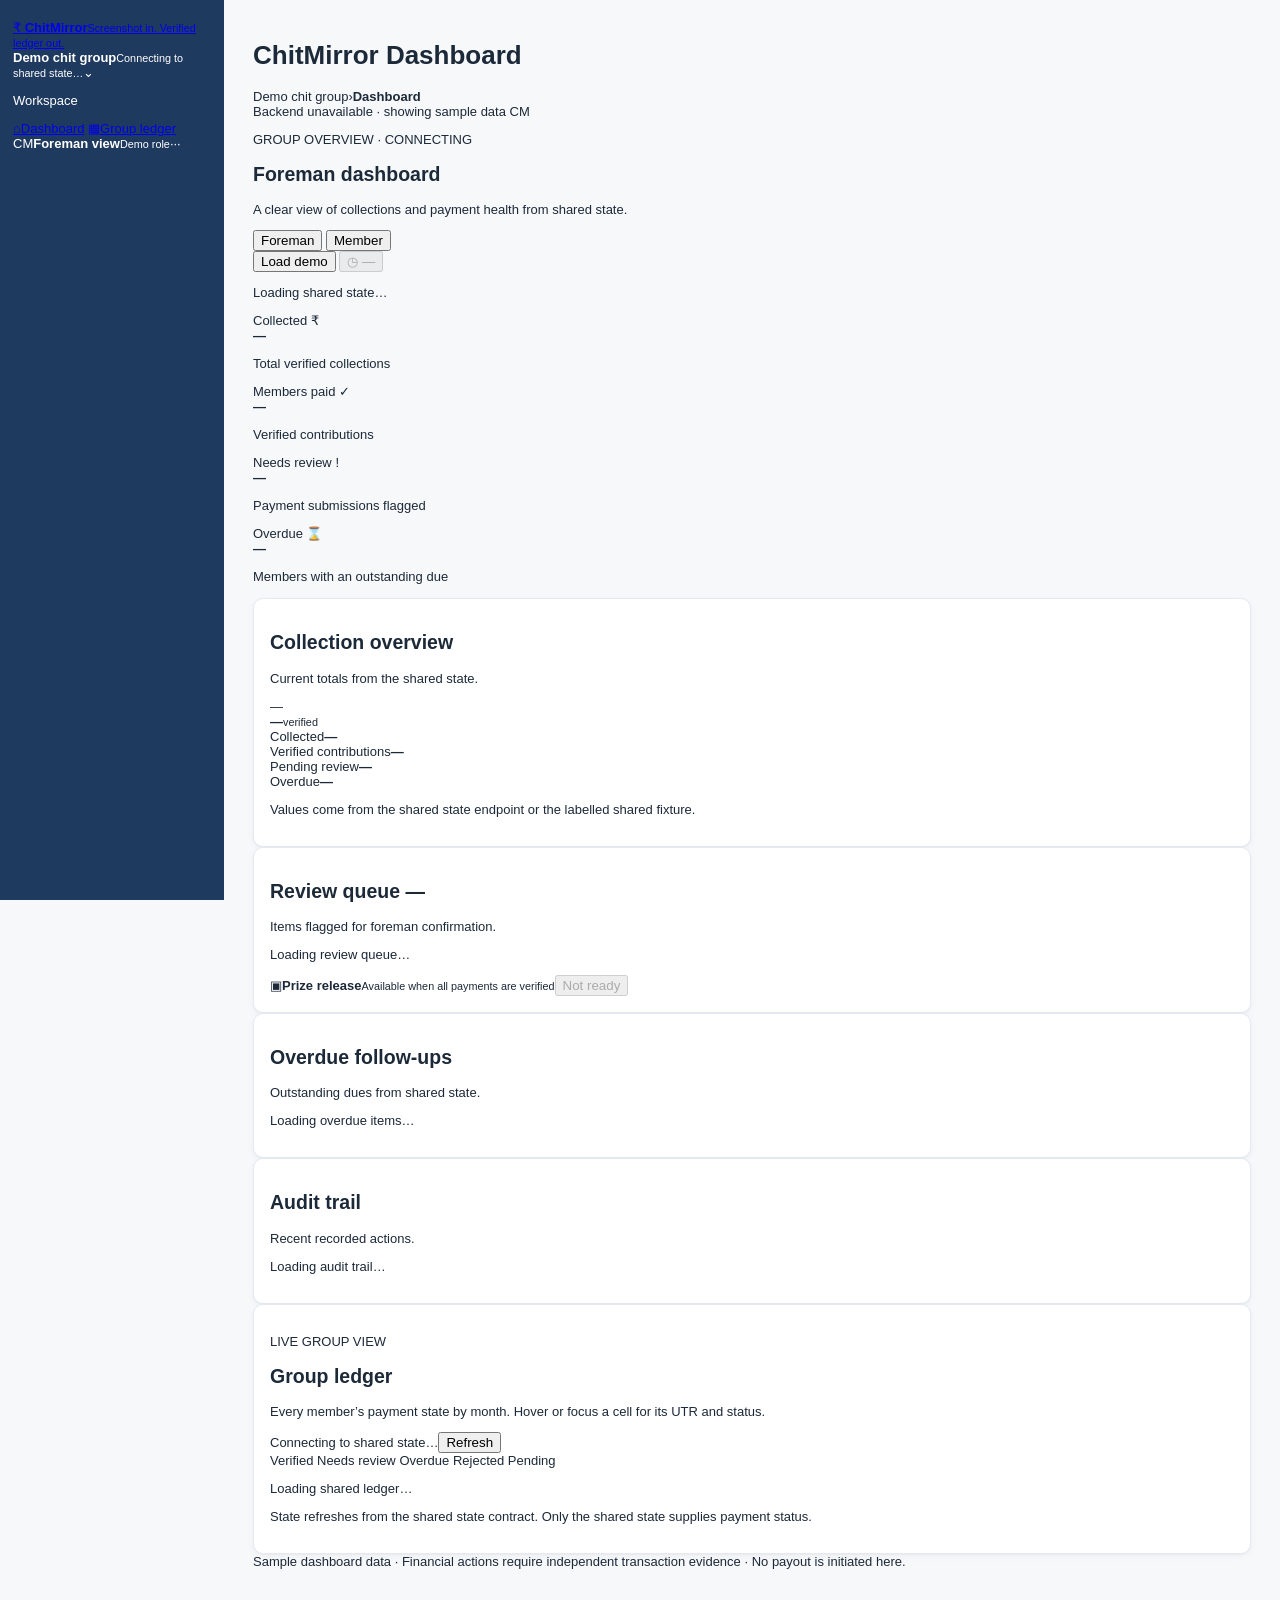
==== commit ae58c7bb: "T29: add one-click demo load control" ====
--- a/dashboard/index.html
+++ b/dashboard/index.html
@@ -1,27 +1,131 @@
 <!doctype html>
-<html lang="en"><head><meta charset="utf-8"><meta name="viewport" content="width=device-width,initial-scale=1"><title>ChitMirror — Foreman dashboard</title>
-<link rel="stylesheet" href="./style.css"></head><body><div class="app">
-<aside class="sidebar"><div class="logo"><div class="logo-icon">₹</div><div><b>Chit<span>Mirror</span></b><small>Screenshot in. Verified ledger out.</small></div></div><div class="groupselect"><strong>◉ &nbsp; Saanvi Circle</strong>20 members &nbsp;·&nbsp; ₹1,00,000 chit</div>
-<div class="navlabel">Workspace</div><nav class="nav"><button class="active" data-page="dashboard"><span><i class="ico">⌂</i>Dashboard</span></button><button data-page="verify"><span><i class="ico">▣</i>Verify payments</span><span class="count" id="reviewCount">0</span></button><button data-page="ledger"><span><i class="ico">▦</i>Group ledger</span></button><button data-page="auction"><span><i class="ico">⚖</i>Auction</span></button><button data-page="members"><span><i class="ico">♙</i>Members</span></button><button data-page="mychit"><span><i class="ico">◷</i>My chit</span></button><div class="navlabel">Insights</div><button data-page="statement"><span><i class="ico">▤</i>My statement</span></button><button data-page="reports"><span><i class="ico">▥</i>Reports</span></button><button data-page="audit"><span><i class="ico">◉</i>Audit log</span></button><button data-page="setup"><span><i class="ico">⚙</i>Group setup</span></button></nav><div class="sidebottom"><div class="userpic">RM</div><div>Rhea Menon<small>Foreman · Demo workspace</small></div></div></aside>
-<main class="main"><h1 style="position:absolute;width:1px;height:1px;padding:0;margin:-1px;overflow:hidden;clip:rect(0,0,0,0);white-space:nowrap;border:0">ChitMirror Dashboard</h1><header class="top"><div class="crumb">Saanvi Circle &nbsp;›&nbsp; <b id="crumbTitle">Dashboard</b></div><div class="topright"><span class="connection" id="connection" role="status" style="display:flex;align-items:center;gap:6px;color:#64748b;font-size:10px"><i style="width:7px;height:7px;border-radius:50%;background:#edae35"></i><span id="connection-label">Checking backend…</span></span><button class="resetbtn" onclick="reset()">Reset demo</button><select class="role" id="role"><option>Foreman view</option><option>Member view</option><option>Gate view</option></select><div class="avatar">RM</div></div></header>
-<section class="page active" id="page-dashboard"><div class="titlebar"><div><h1>Foreman dashboard</h1><div class="subtitle">A clear view of your group's collections and payment health.</div></div><span class="datepill">◷ &nbsp; Month 01 of 20 &nbsp;·&nbsp; Dec 2024</span></div>
-<div class="grid kpis"><article class="kpi"><div class="kpihead">Collected this month <span class="kpiicon">₹</span></div><strong id="pool">₹0</strong><small>of ₹90,000 expected</small></article><article class="kpi"><div class="kpihead">Members paid <span class="kpiicon">✓</span></div><strong id="paidCount">0 / 20</strong><small class="up">Verified contributions only</small></article><article class="kpi"><div class="kpihead">Needs review <span class="kpiicon" style="background:#fff4d8;color:#a76d00">!</span></div><strong id="reviewKpi">0</strong><small>Flagged or unmatched submissions</small></article><article class="kpi"><div class="kpihead">Overdue <span class="kpiicon" style="background:#fcebec;color:#c43f44">⌛</span></div><strong id="overdueKpi">0</strong><small>Current demo month</small></article></div>
-<div class="grid dashgrid"><article class="card"><div class="cardhead"><div><h2>Collection progress</h2><p>Current month updates live; six month trend is illustrative.</p></div><span class="badge">MONTH 01</span></div><div class="progressrow"><div class="ring" id="progressRing"><b id="progressPct">0%</b></div><div class="progressmeta"><div><span>Collected</span><b id="progressAmount">₹0</b></div><div><span>Expected</span><b>₹90,000</b></div><div><span>Net instalment</span><b>₹4,500 / member</b></div><div><span>Payout readiness</span><b id="readiness">Building</b></div></div></div><div class="bars" aria-label="Illustrative monthly collection chart"><div class="barcol"><i class="bar alt" style="height:32%"></i><small>Jul</small></div><div class="barcol"><i class="bar" style="height:48%"></i><small>Aug</small></div><div class="barcol"><i class="bar alt" style="height:45%"></i><small>Sep</small></div><div class="barcol"><i class="bar" style="height:65%"></i><small>Oct</small></div><div class="barcol"><i class="bar alt" style="height:55%"></i><small>Nov</small></div><div class="barcol"><i class="bar" style="height:85%"></i><small>Dec</small></div></div><div class="legend"><span><i></i>Collected</span><span><i class="pale"></i>Expected</span></div></article>
-<article class="card"><div class="cardhead"><div><h2>Payment health</h2><p>Verification decisions across the group.</p></div><button class="linkbtn" data-goto="verify">Review queue →</button></div><div class="checklist"><div class="check"><i>✓</i><span><b id="quickVerified">0</b> payments verified against independent evidence</span></div><div class="check"><i style="background:#fff4d8;color:#a76d00">!</i><span><b id="quickFlagged">0</b> flagged for mismatch or duplicate UTR</span></div><div class="check"><i>✓</i><span>Only verified payments update the group ledger</span></div></div><div class="cardhead" style="margin:11px 0 0"><div><h2>Latest activity</h2></div><button class="linkbtn" data-goto="audit">Full audit →</button></div><div id="dashboardTrail" class="tablewrap"></div></article></div>
-<div class="grid verifysplit"><article class="card"><div class="cardhead"><div><h2>Upload and verify</h2><p>Screenshot in. Verified ledger out.</p></div><span class="badge">MIRROR CHECK</span></div><label class="drop" id="drop"><input type="file" id="file" accept="image/*"><span class="uploadico">↑</span><span><strong id="fileTitle">Drop a UPI screenshot here</strong><small id="fileSub">PNG or JPG · fields are editable for manual correction</small></span></label><div class="scenarios"><button class="scenario" data-scenario="genuine">✓ Genuine · ₹4,500</button><button class="scenario" data-scenario="duplicate">↻ Reused UTR</button><button class="scenario" data-scenario="fake">× Unknown UTR</button><button class="scenario" data-scenario="amount">≠ Wrong amount</button><button class="scenario" data-scenario="receiver">↗ Wrong receiver</button></div><div class="fields"><div class="field"><label for="utr">Transaction ID / UTR</label><input id="utr" placeholder="Enter UTR" autocomplete="off"></div><div class="field"><label for="amount">Amount (₹)</label><input id="amount" type="number" step=".01" placeholder="4500"></div><div class="field"><label for="date">Transaction date</label><input id="date" type="date"></div><div class="field"><label for="receiver">Paid to</label><input id="receiver" placeholder="Receiver / group name"></div><div class="field" style="grid-column:1/-1"><label for="member">Member</label><select id="member"></select></div></div><button class="primary verifybtn" id="verify">Verify and update ledger &nbsp; →</button><div class="result" id="result"></div></article>
-<article class="card"><div class="cardhead"><div><h2>What MIRROR checks</h2><p>Independent evidence is the source of truth.</p></div><span class="badge">VERIFICATION</span></div><div class="checklist"><div class="check"><i>✓</i><span>12-digit transaction reference exists</span></div><div class="check"><i>✓</i><span>Amount matches the bank evidence</span></div><div class="check"><i>✓</i><span>Receiver and member match</span></div><div class="check"><i>✓</i><span>UTR has not already been used</span></div></div><div class="screenshot"><div class="phone">UPI<br>✓<br>₹4,500</div><div><b style="font-size:10px">Screenshot inbox</b><br><small id="screenshotState">Ready for a payment screenshot</small></div><span class="status pending" style="margin-left:auto">PENDING</span></div><p style="color:var(--muted);font-size:9px;line-height:1.5;margin:11px 0 0">Screenshot values can be corrected before verification. A screenshot alone is not treated as bank evidence.</p></article></div>
-<div class="grid dashgrid"><article class="card"><div class="cardhead"><div><h2>Recent submissions</h2><p>Latest payment attempts and review outcomes.</p></div><button class="linkbtn" data-goto="verify">Open queue →</button></div><div id="recentQueue" class="tablewrap"></div></article><article class="card"><div class="cardhead"><div><h2>This month's chit math</h2><p>Illustrative auction calculation.</p></div><button class="linkbtn" data-goto="auction">Auction →</button></div><div class="math"><div class="mathrow"><span>Chit value</span><b>₹1,00,000</b></div><div class="mathrow"><span>Winning discount</span><b>₹15,000</b></div><div class="mathrow"><span>Foreman commission (5%)</span><b>₹5,000</b></div><div class="mathrow"><span>Dividend per member</span><b>₹500</b></div><div class="mathrow highlight"><span>Net instalment · prize ₹85,000</span><b>₹4,500</b></div></div></article></div></section>
-<section class="page" id="page-verify"><div class="titlebar"><div><h1>Verify payments queue</h1><div class="subtitle">Review each submission and see why it passed or was flagged.</div></div><span class="datepill">Independent evidence · local demo</span></div><article class="card"><div class="queuefilters"><button class="filter active" data-filter="all">All <span id="allN">0</span></button><button class="filter" data-filter="review">Needs review <span id="reviewN">0</span></button><button class="filter" data-filter="mismatch">Rejected <span id="rejectN">0</span></button><button class="filter" data-filter="pending">Pending 0</button></div><div id="queueTable" class="tablewrap"></div></article></section>
-<section class="page" id="page-ledger"><div class="titlebar"><div><h1>Group ledger</h1><div class="subtitle">One shared record for every member and every month.</div></div><span class="datepill">₹1,00,000 chit · 20 members · 20 months</span></div><article class="card"><div class="cardhead"><div><h2>Member payment matrix</h2><p>Green is verified, amber needs review, grey is not recorded. Future months are pending.</p></div><span class="badge" id="ledgerTotal">₹0 collected</span></div><div class="ledgergrid" id="matrix"></div></article><article class="card" style="margin-top:13px"><div class="cardhead"><div><h2>Month 01 — contributions</h2><p>Only independently verified payments appear as paid.</p></div></div><div id="ledgerTable" class="tablewrap"></div></article></section>
-<section class="page" id="page-auction"><div class="titlebar"><div><h1>Auction & payout</h1><div class="subtitle">Track time-stamped bids and preview the monthly calculations.</div></div><span class="datepill">Month 12 · Example auction</span></div><div class="grid auctiongrid"><article class="card"><div class="auctiontimer"><div><strong>AUCTION WINDOW</strong><div class="timer" id="timer">14:27</div></div><span class="status pending">DEMO</span></div><div class="cardhead" style="margin-top:17px"><div><h2>Live bids</h2><p>Sample bids for this illustrative auction.</p></div></div><div class="tablewrap"><table><thead><tr><th>Time</th><th>Member</th><th>Discount bid</th></tr></thead><tbody><tr><td>10:18:05</td><td class="membername">Ravi K.</td><td>₹16,000</td></tr><tr><td>10:16:24</td><td class="membername">Meena S.</td><td>₹15,500</td></tr><tr><td>10:15:10</td><td class="membername">Arun P.</td><td>₹15,000</td></tr><tr><td>10:13:02</td><td class="membername">Sita M.</td><td>₹14,500</td></tr></tbody></table></div><p style="font-size:9px;color:var(--muted);margin:12px 0 0">Demo bids are illustrative. MIRROR determines eligibility only; no funds are transferred.</p></article><article class="card"><div class="cardhead"><div><h2>Auction calculator</h2><p>Adjust discount to preview the dividend and instalment.</p></div></div><div class="field" style="margin-bottom:13px"><label for="discount">Winning discount (₹)</label><input id="discount" type="number" value="15000" step="500"></div><div class="math"><div class="mathrow"><span>Chit value</span><b>₹1,00,000</b></div><div class="mathrow"><span>Foreman commission · 5%</span><b>₹5,000</b></div><div class="mathrow"><span>Dividend per member</span><b id="dividendCalc">₹500</b></div><div class="mathrow"><span>Winner's payout</span><b id="prizeCalc">₹85,000</b></div><div class="mathrow highlight"><span>Net instalment</span><b id="netCalc">₹4,500</b></div></div><div class="screenshot"><span class="uploadico">♛</span><span><b style="font-size:10px">Payout eligibility</b><small id="auctionReady" style="display:block;color:var(--muted);margin-top:3px">Requires 20 verified contributions</small></span><span class="status pending" style="margin-left:auto">NOT READY</span></div></article></div></section>
-<section class="page" id="page-members"><div class="titlebar"><div><h1>Members</h1><div class="subtitle">Track payment health across the group.</div></div><span class="datepill">20 active members</span></div><article class="card"><div id="membersTable" class="tablewrap"></div></article></section>
-<section class="page" id="page-mychit"><div class="titlebar"><div><h1>My chit</h1><div class="subtitle">Member one tap home · Aarav Mehta</div></div><span class="datepill">Member view</span></div><article class="memberhero"><small>Saanvi Circle · Month 01 contribution</small><strong>₹4,500</strong><small>Due 05 Dec 2026 · Includes ₹500 dividend</small><br><button class="primary" data-goto="dashboard">↑ &nbsp; Upload payment screenshot</button></article><article class="card"><div class="cardhead"><div><h2>My contribution timeline</h2><p>20 month chit · green means verified.</p></div><span class="badge">0 / 20 PAID</span></div><div id="memberTimeline" style="display:grid;grid-template-columns:repeat(10,1fr);gap:7px"></div><p class="statementnote" style="margin-top:13px">Payout eligibility is informational. MIRROR never initiates a transfer.</p></article></section>
-<section class="page" id="page-statement"><div class="titlebar"><div><h1>My statement</h1><div class="subtitle">A clear month by month record of dues, dividends and prizes.</div></div><button class="primary" id="exportCsv">↓ &nbsp; Export CSV</button></div><article class="card"><p class="statementnote">Aarav Mehta · Saanvi Circle · All amounts in INR</p><div id="statementTable" class="tablewrap"></div></article></section>
-<section class="page" id="page-reports"><div class="titlebar"><div><h1>Reports</h1><div class="subtitle">Monthly summary and payment status for the group.</div></div><span class="datepill">Demo data · Month 01</span></div><div class="grid reportgrid"><article class="card"><div class="cardhead"><div><h2>Collected vs expected</h2><p>Current month's contribution progress.</p></div></div><div class="bars" style="height:180px"><div class="barcol"><i class="bar" style="height:24%"></i><small>Jul</small></div><div class="barcol"><i class="bar" style="height:37%"></i><small>Aug</small></div><div class="barcol"><i class="bar" style="height:49%"></i><small>Sep</small></div><div class="barcol"><i class="bar" style="height:60%"></i><small>Oct</small></div><div class="barcol"><i class="bar" id="reportBar" style="height:1%"></i><small>Nov</small></div><div class="barcol"><i class="bar alt" style="height:88%"></i><small>Dec</small></div></div><div class="legend"><span><i></i>Collected</span><span><i class="pale"></i>Expected</span></div></article><article class="card"><div class="cardhead"><div><h2>Payment status</h2><p>Verification outcomes this month.</p></div></div><div class="math"><div class="mathrow"><span>Verified payments</span><b id="reportVerified">0</b></div><div class="mathrow"><span>Needs review</span><b id="reportReview">0</b></div><div class="mathrow"><span>Rejected / mismatch</span><b id="reportReject">0</b></div><div class="mathrow highlight"><span>Recorded in chit ledger</span><b id="reportRecorded">0</b></div></div></article></div></section>
-<section class="page" id="page-audit"><div class="titlebar"><div><h1>Audit log</h1><div class="subtitle">Append only history of submissions and ledger decisions.</div></div><span class="datepill">Tamper evident · local demo</span></div><article class="card"><div id="auditTable" class="tablewrap"></div></article></section>
-<section class="page" id="page-setup"><div class="titlebar"><div><h1>Group setup</h1><div class="subtitle">A compact view of the demo group's rules and monthly math.</div></div><span class="datepill">SETUP · COMPLETE</span></div><article class="card"><div class="setupsteps"><span class="step active">1</span><span class="step active">2</span><span class="step active">3</span><span class="step active">4</span><span class="step active">5</span></div><div class="grid auctiongrid"><div class="fields" style="margin-top:0"><div class="field"><label>Group name</label><input value="Saanvi Circle" readonly></div><div class="field"><label>Total members</label><input value="20" readonly></div><div class="field"><label>Chit amount</label><input value="₹1,00,000" readonly></div><div class="field"><label>Tenure</label><input value="20 months" readonly></div><div class="field"><label>Foreman commission</label><input value="5% · ₹5,000" readonly></div><div class="field"><label>Base instalment</label><input value="₹5,000" readonly></div></div><div class="math"><div class="mathrow"><span>Base instalment</span><b>₹5,000</b></div><div class="mathrow"><span>Commission</span><b>₹5,000</b></div><div class="mathrow"><span>Example discount</span><b>₹15,000</b></div><div class="mathrow"><span>Dividend each</span><b>₹500</b></div><div class="mathrow highlight"><span>Monthly net due</span><b>₹4,500</b></div></div></div></article></section>
-<div class="footer">ChitMirror demo workspace · Local seeded evidence · No financial transfers</div></main></div><div id="toast" class="toast"></div>
-<script src="./config.js" defer></script><script src="./app.js" defer></script></body></html>
-
-
-
+<html lang="en">
+<head>
+  <meta charset="utf-8">
+  <meta name="viewport" content="width=device-width, initial-scale=1">
+  <meta name="theme-color" content="#1f3a5f">
+  <title>ChitMirror · Dashboard</title>
+  <link rel="stylesheet" href="./style.css">
+  <script src="./config.js" defer></script>
+  <script src="./state.js" defer></script>
+  <script src="./app.js" defer></script>
+</head>
+<body>
+  <div class="shell">
+    <aside class="sidebar" aria-label="Main navigation">
+      <a class="brand" href="#dashboard" aria-label="ChitMirror dashboard home">
+        <span class="brand-mark" aria-hidden="true">₹</span>
+        <span class="brand-type"><b>Chit<span>Mirror</span></b><small>Screenshot in. Verified ledger out.</small></span>
+      </a>
+      <div class="group-card"><span class="group-dot" aria-hidden="true"></span><span><b id="group-name">Demo chit group</b><small id="group-summary">Connecting to shared state…</small></span><span class="chevron">⌄</span></div>
+      <p class="nav-label">Workspace</p>
+      <nav class="nav-list">
+        <a class="nav-item active" href="#dashboard" aria-current="page"><span class="nav-icon">⌂</span>Dashboard</a>
+        <a class="nav-item" href="#ledger"><span class="nav-icon">▦</span>Group ledger</a>
+      </nav>
+      <div class="sidebar-footer"><span class="user-avatar">CM</span><span><b id="viewer-name">Foreman view</b><small id="viewer-role">Demo role</small></span><span class="more">···</span></div>
+    </aside>
+
+    <main id="dashboard" class="main">
+      <h1 class="sr-only">ChitMirror Dashboard</h1>
+      <header class="topbar">
+        <div class="breadcrumb"><span id="breadcrumb-group">Demo chit group</span><span>›</span><b>Dashboard</b></div>
+        <div class="top-actions">
+          <span class="connection" id="connection" role="status"><i></i><span id="connection-label">Checking backend…</span></span>
+          <span class="top-avatar">CM</span>
+        </div>
+      </header>
+
+      <section class="page-heading">
+        <div>
+          <p class="eyebrow" id="page-eyebrow">GROUP OVERVIEW · CONNECTING</p>
+          <h1 id="dashboard-heading">Foreman dashboard</h1>
+          <p class="subheading" id="dashboard-subheading">A clear view of collections and payment health from shared state.</p>
+        </div>
+        <div class="heading-controls">
+          <div class="role-toggle" role="group" aria-label="Dashboard role">
+            <button type="button" class="role-option active" data-role="foreman" aria-pressed="true">Foreman</button>
+            <button type="button" class="role-option" data-role="member" aria-pressed="false">Member</button>
+          </div>
+          <label class="member-select" id="member-select-wrap" hidden>Viewing <select id="member-select" aria-label="Member"></select></label>
+          <button id="load-demo" class="demo-load-button" type="button" aria-label="Load four-month demo">Load demo</button>
+          <button class="select-month" type="button" disabled>◷ <span id="period-label">—</span></button>
+        </div>
+      </section>
+      <p class="state-status" id="state-status" aria-live="polite">Loading shared state…</p>
+
+      <section class="kpis" aria-label="Monthly summary">
+        <article class="kpi-card collected"><div class="kpi-label">Collected <span class="kpi-icon">₹</span></div><strong id="kpi-collected" data-kpi="collected" data-testid="kpi-collected">—</strong><p>Total verified collections</p></article>
+        <article class="kpi-card paid"><div class="kpi-label">Members paid <span class="kpi-icon">✓</span></div><strong id="kpi-paid" data-kpi="paid" data-testid="kpi-paid">—</strong><p>Verified contributions</p></article>
+        <article class="kpi-card review"><div class="kpi-label">Needs review <span class="kpi-icon">!</span></div><strong id="kpi-review" data-kpi="review" data-testid="kpi-review">—</strong><p>Payment submissions flagged</p></article>
+        <article class="kpi-card overdue"><div class="kpi-label">Overdue <span class="kpi-icon">⌛</span></div><strong id="kpi-overdue" data-kpi="overdue" data-testid="kpi-overdue">—</strong><p>Members with an outstanding due</p></article>
+
+      </section>
+
+      <section class="overview-grid" data-role-panel="foreman">
+        <article class="card progress-card">
+          <div class="card-heading"><div><h2>Collection overview</h2><p>Current totals from the shared state.</p></div><span class="soft-tag" id="state-month-tag">—</span></div>
+          <div class="progress-content">
+            <div class="progress-ring" role="img" aria-label="Verified contribution progress"><div><b id="collection-percent">—</b><small>verified</small></div></div>
+            <div class="progress-details">
+              <div><span>Collected</span><b id="overview-collected">—</b></div>
+              <div><span>Verified contributions</span><b id="overview-paid">—</b></div>
+              <div><span>Pending review</span><b id="overview-review">—</b></div>
+              <div><span>Overdue</span><b id="overview-overdue">—</b></div>
+            </div>
+          </div>
+          <p class="chart-note" id="overview-note">Values come from the shared state endpoint or the labelled shared fixture.</p>
+        </article>
+
+        <article class="card inbox-card">
+          <div class="card-heading"><div><h2>Review queue <span class="heading-count" id="review-count">—</span></h2><p>Items flagged for foreman confirmation.</p></div></div>
+          <div class="submission-list" id="review-list"><p class="empty-note">Loading review queue…</p></div>
+          <div class="release-panel"><span class="lock-icon">▣</span><span><b>Prize release</b><small>Available when all payments are verified</small></span><button type="button" disabled title="Payout eligibility is not reached">Not ready</button></div>
+        </article>
+      </section>
+
+      <section class="bottom-grid" data-role-panel="foreman">
+        <article class="card quick-card">
+          <div class="card-heading"><div><h2>Overdue follow-ups</h2><p>Outstanding dues from shared state.</p></div></div>
+          <div class="activity-list" id="overdue-list"><p class="empty-note">Loading overdue items…</p></div>
+        </article>
+        <article class="card activity-card">
+          <div class="card-heading"><div><h2>Audit trail</h2><p>Recent recorded actions.</p></div></div>
+          <div class="activity-list" id="audit-list"><p class="empty-note">Loading audit trail…</p></div>
+        </article>
+      </section>
+
+      <section class="member-grid" id="member-panel" data-role-panel="member" hidden>
+        <article class="card member-statement">
+          <div class="card-heading"><div><h2 id="member-statement-title">My statement</h2><p>Monthly position from shared state.</p></div></div>
+          <div class="statement-list" id="member-statement"><p class="empty-note">Loading statement…</p></div>
+        </article>
+        <article class="card member-reminders">
+          <div class="card-heading"><div><h2>My reminders</h2><p>Private notes visible only to this member.</p></div></div>
+          <div class="bubble-list" id="member-bubbles"><p class="empty-note">Loading reminders…</p></div>
+        </article>
+      </section>
+
+      <section class="ledger-section" id="ledger" aria-labelledby="ledger-title">
+        <article class="card ledger-card">
+          <div class="card-heading ledger-heading">
+            <div><p class="eyebrow">LIVE GROUP VIEW</p><h2 id="ledger-title">Group ledger</h2><p>Every member’s payment state by month. Hover or focus a cell for its UTR and status.</p></div>
+            <div class="ledger-actions"><span id="ledger-sync" aria-live="polite">Connecting to shared state…</span><button id="ledger-refresh" type="button">Refresh</button></div>
+          </div>
+          <div class="ledger-legend" aria-label="Payment status key">
+            <span><i class="legend-swatch verified"></i>Verified</span>
+            <span><i class="legend-swatch needs_review"></i>Needs review</span>
+            <span><i class="legend-swatch overdue"></i>Overdue</span>
+            <span><i class="legend-swatch rejected"></i>Rejected</span>
+            <span><i class="legend-swatch pending"></i>Pending</span>
+          </div>
+          <p id="ledger-error" class="ledger-error" hidden></p>
+          <div id="ledger-grid" class="ledger-scroll" data-testid="ledger-grid" aria-busy="true"><p class="ledger-placeholder">Loading shared ledger…</p></div>
+          <p class="ledger-footnote" id="ledger-footnote">State refreshes from the shared state contract. Only the shared state supplies payment status.</p>
+        </article>
+      </section>
+      <footer class="footer-note"><span class="demo-dot"></span> Sample dashboard data · Financial actions require independent transaction evidence · No payout is initiated here.</footer>
+    </main>
+  </div>
+</body>
+</html>
--- a/dashboard/style.css
+++ b/dashboard/style.css
@@ -1,5 +1,5 @@
-:root{font-family:Inter,"Segoe UI",Arial,sans-serif;color:#233348;background:#f7f8fa;font-synthesis:none;text-rendering:optimizeLegibility;--navy:#1f3a5f;--navy-dark:#18334f;--teal:#0f766e;--teal-soft:#e5f4f0;--saffron:#f59e0b;--ink:#233348;--muted:#7b8795;--line:#e7ebef;--green:#16834b;--green-bg:#e8f6ed;--amber:#a96d05;--amber-bg:#fff3d8;--red:#c83c43;--red-bg:#fcebed;--shadow:0 1px 2px #18334f0b,0 5px 17px #18334f08}*{box-sizing:border-box}body{margin:0;min-width:320px}.shell{min-height:100vh}.sidebar{position:fixed;inset:0 auto 0 0;width:226px;background:var(--navy);color:#fff;padding:20px 13px 13px;display:flex;flex-direction:column;z-index:5}.brand{display:flex;align-items:center;gap:10px;padding:1px 8px 19px;border-bottom:1px solid #ffffff20;color:#fff;text-decoration:none}.brand-mark{height:38px;width:38px;border:2px solid #f6bc45;border-radius:50%;display:grid;place-items:center;color:#f6bc45;font-size:23px;font-weight:700}.brand-type b{display:block;font-size:19px;letter-spacing:-.7px}.brand-type b span{color:#58c8b2}.brand-type small{display:block;color:#d3dfeb;font-size:9px;margin-top:3px}.group-card{margin:16px 2px 12px;border-radius:8px;background:#ffffff12;padding:10px;display:flex;align-items:center;gap:8px}.group-card>span:nth-child(2){flex:1}.group-card b{font-size:11px;display:block}.group-card small{display:block;color:#bdcddd;font-size:9px;margin-top:3px}.group-dot{height:8px;width:8px;border-radius:50%;background:#4bc292;box-shadow:0 0 0 3px #4bc29220}.chevron{color:#bbcad8;font-size:15px}.nav-label{margin:14px 10px 6px;color:#9eb2c6;font-size:9px;text-transform:uppercase;letter-spacing:1.2px}.nav-list{display:grid;gap:3px}.nav-item{min-height:36px;display:flex;align-items:center;gap:10px;padding:0 10px;border-radius:7px;color:#d9e4ee;text-decoration:none;font-size:11px}.nav-item:hover,.nav-item.active{background:#ffffff19;color:white}.nav-icon{width:17px;text-align:center;color:#b7c8d8;font-size:14px}.nav-badge{margin-left:auto;border-radius:10px;background:#edae35;color:#24364a;padding:2px 6px;font-size:9px;font-weight:700}.insights-label{margin-top:17px}.sidebar-footer{display:flex;align-items:center;gap:9px;margin-top:auto;padding:13px 8px 2px;border-top:1px solid #ffffff20;font-size:10px}.user-avatar,.top-avatar{width:30px;height:30px;display:grid;place-items:center;background:#e4f2ef;color:var(--teal);border-radius:50%;font-size:9px;font-weight:700}.sidebar-footer small{display:block;color:#bfccda;font-size:9px;margin-top:3px}.more{margin-left:auto;color:#bdcddd;font-size:18px}.main{margin-left:226px;width:min(1530px,calc(100% - 226px));padding:20px 28px 22px}.topbar{display:flex;align-items:center;justify-content:space-between;min-height:34px;margin-bottom:21px}.breadcrumb{color:#7b8795;font-size:10px}.breadcrumb span{padding:0 8px;color:#b1bac3}.breadcrumb b{color:#37495e;font-weight:600}.top-actions{display:flex;align-items:center;gap:13px}.connection{display:flex;align-items:center;gap:6px;font-size:9px;color:#748191}.connection i,.demo-dot{width:7px;height:7px;border-radius:50%;background:#eca928}.connection.connected i{background:#1e9a59}.connection.failed i{background:#c83c43}.icon-button{height:29px;width:29px;position:relative;border:1px solid var(--line);border-radius:8px;background:#fff;color:#546477;font-size:14px}.notification-dot{position:absolute;width:6px;height:6px;right:5px;top:5px;border-radius:50%;background:var(--saffron)}.top-avatar{height:29px;width:29px}.page-heading{display:flex;align-items:end;justify-content:space-between;margin-bottom:16px}.eyebrow{margin:0 0 6px;color:var(--teal);font-size:8px;font-weight:700;letter-spacing:1.3px}.page-heading h1{margin:0;color:var(--navy);font-size:22px;letter-spacing:-.5px}.subheading{margin:5px 0 0;color:var(--muted);font-size:10px}.select-month{height:32px;padding:0 10px;display:flex;align-items:center;gap:9px;border:1px solid var(--line);border-radius:7px;background:white;color:#536377;font:10px inherit}.select-month span{font-weight:600}.kpis{display:grid;grid-template-columns:repeat(4,minmax(0,1fr));gap:11px;margin-bottom:12px}.kpi-card,.card{border:1px solid var(--line);border-radius:9px;background:#fff;box-shadow:var(--shadow)}.kpi-card{min-height:100px;padding:13px 14px}.kpi-label{display:flex;align-items:center;justify-content:space-between;color:#758191;font-size:9px}.kpi-icon{display:grid;place-items:center;height:23px;width:23px;border-radius:7px;background:#eef3f7;color:var(--navy);font-size:12px;font-weight:700}.collected .kpi-icon,.paid .kpi-icon{background:#e9f5f1;color:var(--teal)}.review .kpi-icon{background:var(--amber-bg);color:var(--amber)}.overdue .kpi-icon{background:var(--red-bg);color:var(--red)}.kpi-card>strong{display:block;color:var(--navy);font-size:20px;margin:6px 0 3px;letter-spacing:-.5px}.kpi-card>strong small{font-size:12px;color:#8b96a3;font-weight:500}.kpi-card p{margin:0;color:#8994a0;font-size:9px}.trend{color:var(--green);font-weight:700}.overview-grid{display:grid;grid-template-columns:minmax(0,1.05fr) minmax(380px,.95fr);gap:12px;margin-bottom:12px}.card{padding:15px 16px}.progress-card,.inbox-card{min-height:330px}.card-heading{display:flex;justify-content:space-between;align-items:flex-start}.card-heading h2{margin:0;color:var(--navy);font-size:12px;letter-spacing:-.1px}.card-heading p{margin:4px 0 0;color:#84909d;font-size:9px}.soft-tag{padding:4px 7px;background:#eef2f6;border-radius:10px;color:#677588;font-size:8px;font-weight:700;letter-spacing:.5px}.progress-content{display:flex;align-items:center;gap:21px;padding:15px 8px 12px;border-bottom:1px solid #eef0f3}.progress-ring{height:84px;width:84px;border-radius:50%;background:conic-gradient(var(--teal) 0 65%,#e8edf1 65% 100%);display:grid;place-items:center;flex:none;position:relative}.progress-ring:before{content:"";position:absolute;inset:7px;border-radius:50%;background:#fff}.progress-ring>div{z-index:1;text-align:center}.progress-ring b{display:block;color:var(--navy);font-size:17px}.progress-ring small{display:block;color:#82909e;font-size:8px;margin-top:1px}.progress-details{display:grid;grid-template-columns:1fr 1fr;gap:10px 25px}.progress-details span{display:block;color:#8994a0;font-size:8px}.progress-details b{display:block;margin-top:3px;color:#36485e;font-size:10px}.chart-heading{display:flex;justify-content:space-between;align-items:start;margin-top:12px}.chart-heading h3{margin:0;color:#34475e;font-size:9px}.chart-heading h3 span{color:#8792a0;font-weight:400}.chart-legend{display:flex;gap:10px;margin-top:6px;color:#8792a0;font-size:8px}.chart-legend i{display:inline-block;width:7px;height:7px;border-radius:2px;margin-right:4px}.legend-collected{background:var(--teal)}.legend-expected{background:#ccebe4}.more-button{border:0;background:white;color:#8c98a4;font-size:15px}.bar-chart{height:105px;display:flex;gap:8px;align-items:stretch;margin:7px 4px 0 28px;position:relative}.chart-grid{position:absolute;inset:0 auto 12px -28px;display:flex;flex-direction:column;justify-content:space-between;color:#98a2ad;font-size:7px}.chart-grid:after{content:"";position:absolute;left:25px;right:-422px;top:1px;bottom:1px;background:repeating-linear-gradient(to bottom,transparent 0 calc(33.33% - 1px),#edf0f3 calc(33.33% - 1px) 33.33%);z-index:0}.bar-pair{position:relative;z-index:1;flex:1;display:flex;align-items:end;justify-content:center;gap:3px;padding-bottom:12px}.bar{display:block;width:calc(50% - 2px);max-width:18px;height:var(--h);border-radius:3px 3px 0 0}.bar.expected{background:#ccebe4}.bar.actual{background:#147c70}.bar-pair.current .actual{background:#0f766e}.bar-pair small{position:absolute;bottom:0;color:#84909d;font-size:8px}.chart-note{margin:2px 0 0;color:#a0a8b1;font-size:8px}.heading-count{display:inline-grid;place-items:center;min-width:17px;height:17px;padding:0 4px;background:#fff1d0;color:#a96d05;border-radius:10px;font-size:8px;vertical-align:1px}.text-link{color:var(--teal);font-size:9px;font-weight:600;text-decoration:none}.text-link span{padding-left:3px}.submission-list{margin-top:13px}.submission{display:grid;grid-template-columns:27px minmax(90px,1fr) auto auto;align-items:center;gap:8px;padding:12px 0;border-bottom:1px solid #eef0f3}.file-icon{display:grid;place-items:center;width:25px;height:25px;border-radius:6px;background:#edf3f8;color:#446580;font-size:14px}.submit-info b{display:block;color:#33465d;font-size:9px}.submit-info small{display:block;margin-top:3px;color:#909aa5;font-size:8px}.submit-info small span{padding:0 3px}.amount{color:#31445b;font-size:9px}.status{display:inline-flex;align-items:center;gap:4px;white-space:nowrap;border-radius:12px;padding:4px 6px;font-size:8px;font-weight:600}.status i{font-style:normal;font-size:9px}.verified{background:var(--green-bg);color:var(--green)}.needs-review{background:var(--amber-bg);color:var(--amber)}.rejected{background:var(--red-bg);color:var(--red)}.inbox-footer{display:flex;align-items:center;gap:8px;margin-top:10px;color:#86919d;font-size:8px}.mini-avatars{display:flex;align-items:center}.mini-avatars>*{height:20px;width:20px;border:2px solid white;border-radius:50%;margin-right:-4px;display:grid;place-items:center;background:#e1eee8;color:#387655;font-size:6px;font-style:normal}.mini-avatars span:nth-child(2){background:#e2eaf6;color:#45658b}.mini-avatars span:nth-child(3){background:#f5e8e8;color:#9b5256}.mini-avatars b{width:auto;padding:0 5px;background:#f0f2f4;color:#73808f}.release-panel{display:flex;align-items:center;gap:8px;margin-top:12px;padding:9px;border:1px solid #edf0f3;border-radius:7px;background:#fafbfc}.lock-icon{height:24px;width:24px;display:grid;place-items:center;border-radius:6px;background:#edf1f5;color:#778496}.release-panel>span:nth-child(2){flex:1}.release-panel b{display:block;font-size:9px;color:#44546a}.release-panel small{display:block;color:#8a95a1;font-size:8px;margin-top:3px}.release-panel button{height:25px;padding:0 8px;background:#eef1f4;border:0;border-radius:5px;color:#7a8795;font-size:8px}.bottom-grid{display:grid;grid-template-columns:1fr 1fr;gap:12px}.quick-stats{display:grid;grid-template-columns:repeat(3,1fr);gap:7px;margin-top:13px}.quick-stats>div{padding:9px;border-radius:6px;background:#f7f9fb}.quick-stats span{display:block;color:#84909d;font-size:8px}.quick-stats b{display:block;color:#32465d;font-size:11px;margin-top:5px}.quick-stats small{display:block;color:#96a0aa;font-weight:400;font-size:8px;margin-top:2px}.activity-row{display:flex;align-items:start;gap:9px;margin-top:13px}.activity-dot{width:8px;height:8px;flex:none;border-radius:50%;margin-top:2px}.green-dot{background:#209557}.amber-dot{background:#edaa21}.activity-row b{display:block;color:#405167;font-size:9px}.activity-row small{display:block;color:#8c97a2;font-size:8px;margin-top:3px}.footer-note{display:flex;align-items:center;justify-content:center;gap:6px;margin-top:16px;color:#8994a0;font-size:8px}.demo-dot{background:var(--saffron)}
-@media(max-width:1100px){.main{padding:18px 19px}.overview-grid{grid-template-columns:1fr}.progress-card,.inbox-card{min-height:unset}.chart-grid:after{right:-700px}}
-@media(max-width:720px){.sidebar{position:sticky;inset:0 0 auto;width:100%;height:auto;padding:9px 12px 7px}.brand{padding:0;border:0}.brand-mark{width:31px;height:31px;font-size:19px}.brand-type b{font-size:15px}.brand-type small,.group-card,.nav-label,.sidebar-footer{display:none}.nav-list{display:flex;overflow-x:auto;gap:3px;margin-top:8px}.nav-item{padding:0 9px;min-height:31px;font-size:9px;white-space:nowrap}.nav-icon{width:auto}.nav-badge{margin-left:0}.insights-label{display:none}.main{margin:0;width:100%;padding:14px 12px 18px}.topbar{margin-bottom:16px}.page-heading{align-items:start;gap:10px}.page-heading h1{font-size:19px}.subheading{max-width:240px;line-height:1.4}.select-month{height:29px;font-size:8px;gap:5px}.kpis{grid-template-columns:1fr 1fr;gap:7px}.kpi-card{min-height:90px;padding:10px}.kpi-card>strong{font-size:18px}.overview-grid,.bottom-grid{grid-template-columns:1fr}.card{padding:13px}.progress-content{gap:14px;padding-left:0;padding-right:0}.progress-details{gap:9px 12px}.submission{grid-template-columns:25px minmax(70px,1fr) auto}.submission .status{grid-column:2/4;justify-self:start;margin-top:-3px}.amount{grid-column:3;grid-row:1}.footer-note{text-align:center;line-height:1.5}.connection{font-size:8px}.icon-button{display:none}}
-.sr-only{position:absolute;width:1px;height:1px;padding:0;margin:-1px;overflow:hidden;clip:rect(0,0,0,0);white-space:nowrap;border:0}.select-month{font:10px "Segoe UI",Arial,sans-serif}
-
+
+:root{--navy:#1f3a5f;--navy2:#152c49;--teal:#0f766e;--saffron:#f59e0b;--bg:#f7f8fa;--paper:#fff;--ink:#1c2938;--muted:#738092;--line:#e6eaf0;--green:#16864a;--greenbg:#e9f7ee;--amber:#a76d00;--amberbg:#fff4d8;--red:#c43f44;--redbg:#fcebec;--slate:#64748b;--slatebg:#edf1f5;--shadow:0 2px 8px #24354a0a,0 1px 2px #24354a0a}*{box-sizing:border-box}body{margin:0;background:var(--bg);color:var(--ink);font:13px 'Segoe UI',Arial,sans-serif}.app{min-height:100vh}.sidebar{position:fixed;inset:0 auto 0 0;width:224px;background:var(--navy);color:#fff;display:flex;flex-direction:column;padding:20px 13px;z-index:5}.logo{padding:3px 11px 21px;display:flex;align-items:center;gap:10px;border-bottom:1px solid #ffffff1c}.logo-icon{width:35px;height:35px;border:2px solid #f2b544;border-radius:50%;display:grid;place-items:center;color:#f7bc43;font-size:22px}.logo b{font-size:18px;letter-spacing:-.6px}.logo b span{color:#58c7b5}.logo small{display:block;font-size:9px;color:#d4dce5;margin-top:3px;font-weight:400;letter-spacing:.1px}.groupselect{margin:17px 3px 15px;padding:9px 10px;border-radius:8px;background:#ffffff12;color:#eaf1f9;font-size:11px}.groupselect strong{display:block;font-size:12px;margin:0 0 4px}.navlabel{color:#9eb0c4;font-size:9px;text-transform:uppercase;letter-spacing:1.2px;padding:12px 10px 5px}.nav{display:grid;gap:3px}.nav button{border:0;background:transparent;color:#d9e2ed;padding:10px;border-radius:7px;text-align:left;font:500 12px 'Segoe UI',Arial;cursor:pointer;display:flex;justify-content:space-between;align-items:center}.nav button:hover,.nav button.active{background:#ffffff18;color:#fff}.nav .ico{display:inline-block;width:23px;color:#b7c8d8;font-size:14px}.nav .count{background:#ec9f19;color:#2f2a19;border-radius:12px;padding:2px 6px;font-size:9px}.sidebottom{margin-top:auto;border-top:1px solid #ffffff1c;padding:13px 8px 0;display:flex;align-items:center;gap:9px;font-size:11px}.userpic{width:29px;height:29px;border-radius:50%;background:#d9e8e8;color:var(--teal);display:grid;place-items:center;font-weight:700}.sidebottom small{display:block;color:#bdcbd9;font-size:9px;margin-top:2px}.main{margin-left:224px;max-width:1600px;padding:23px 29px 45px}.top{display:flex;justify-content:space-between;align-items:center;margin-bottom:21px}.crumb{color:var(--muted);font-size:11px}.crumb b{color:var(--ink)}.topright{display:flex;align-items:center;gap:9px}.role{height:32px;border:1px solid var(--line);border-radius:7px;background:#fff;padding:0 9px;font-size:11px;color:#39475a}.avatar{width:31px;height:31px;border-radius:50%;background:#dcebe9;color:var(--teal);display:grid;place-items:center;font-weight:700}.page{display:none}.page.active{display:block}.titlebar{display:flex;justify-content:space-between;align-items:end;margin-bottom:16px}.titlebar h1{margin:0;font-size:22px;letter-spacing:-.5px;color:var(--navy)}.subtitle{color:var(--muted);font-size:11px;margin-top:4px}.datepill{border:1px solid var(--line);border-radius:7px;padding:8px 10px;background:#fff;color:#566477;font-size:10px}.grid{display:grid;gap:13px}.kpis{grid-template-columns:repeat(4,minmax(0,1fr));margin-bottom:14px}.card,.kpi{background:var(--paper);border:1px solid var(--line);border-radius:10px;box-shadow:var(--shadow)}.kpi{padding:14px 16px}.kpihead{display:flex;justify-content:space-between;color:#778394;font-size:10px}.kpiicon{width:25px;height:25px;border-radius:7px;display:grid;place-items:center;color:var(--navy);background:#eef3f8;font-size:13px}.kpi strong{display:block;font-size:20px;color:var(--navy);margin:8px 0 3px}.kpi small{font-size:9px;color:#8994a1}.up{color:var(--green)!important}.dashgrid{grid-template-columns:minmax(0,1.12fr) minmax(350px,.88fr);margin-bottom:13px}.card{padding:16px}.cardhead{display:flex;justify-content:space-between;align-items:start;margin-bottom:13px}.cardhead h2{margin:0;font-size:13px;color:var(--navy)}.cardhead p{margin:4px 0 0;color:var(--muted);font-size:10px}.linkbtn{border:0;background:transparent;color:var(--teal);font:600 10px inherit;cursor:pointer}.badge{white-space:nowrap;background:#eef2f6;color:#627084;border-radius:14px;padding:4px 8px;font-size:9px}.progressrow{display:flex;align-items:center;gap:14px;padding:4px 2px 12px;border-bottom:1px solid var(--line)}.ring{width:79px;height:79px;border-radius:50%;background:conic-gradient(var(--teal) var(--progress,0%),#e9eef2 0);display:grid;place-items:center;flex:none;position:relative}.ring:before{content:"";position:absolute;inset:7px;border-radius:50%;background:#fff}.ring b{position:relative;font-size:16px;color:var(--navy)}.progressmeta{display:grid;grid-template-columns:1fr 1fr;gap:11px 24px}.progressmeta span{display:block;font-size:9px;color:var(--muted)}.progressmeta b{display:block;font-size:12px;margin-top:4px;color:#34465c}.bars{height:93px;display:flex;align-items:end;gap:9px;padding:10px 7px 0}.barcol{flex:1;display:flex;flex-direction:column;align-items:center;justify-content:end;height:100%;gap:4px}.bar{width:65%;min-width:10px;border-radius:3px 3px 0 0;background:#6eb9a4}.bar.alt{background:#c6e8df}.barcol small{font-size:8px;color:#8994a1}.legend{display:flex;gap:13px;margin:8px 0 0;color:var(--muted);font-size:9px}.legend i{display:inline-block;width:7px;height:7px;border-radius:2px;background:var(--teal);margin-right:4px}.legend .pale{background:#c6e8df}.verifysplit{grid-template-columns:minmax(0,1.2fr) minmax(270px,.8fr);margin-bottom:13px}.drop{display:flex;gap:11px;align-items:center;border:1px dashed #b8c8d2;border-radius:8px;background:#f9fbfc;padding:12px;cursor:pointer}.drop:hover,.drop.over{border-color:var(--teal);background:#f1faf8}.drop input{display:none}.uploadico{width:34px;height:34px;border-radius:8px;background:#e3f3f0;color:var(--teal);display:grid;place-items:center;font-size:17px}.drop strong{display:block;font-size:11px}.drop small{display:block;color:var(--muted);font-size:9px;margin-top:3px}.scenarios{display:flex;gap:6px;margin-top:10px;flex-wrap:wrap}.scenario{padding:6px 8px;background:#fff;border:1px solid var(--line);border-radius:6px;color:#526175;font-size:9px;cursor:pointer}.scenario:hover,.scenario.selected{border-color:#49a48a;color:var(--teal);background:#f1faf8}.fields{display:grid;grid-template-columns:1fr 1fr;gap:8px;margin-top:10px}.field label{display:block;font-size:9px;color:#788596;margin-bottom:4px}.field input,.field select{height:32px;width:100%;padding:0 8px;border:1px solid var(--line);border-radius:6px;background:white;color:#27384b;font:11px 'Segoe UI',Arial;outline:none}.field input:focus,.field select:focus{border-color:var(--teal);box-shadow:0 0 0 2px #0f766e16}.primary{border:0;background:var(--teal);color:#fff;border-radius:6px;height:34px;padding:0 13px;font:600 11px 'Segoe UI';cursor:pointer}.primary:hover{background:#0b625c}.primary:disabled{opacity:.55;cursor:wait}.verifybtn{width:100%;margin-top:9px}.result{display:none;padding:9px;border-radius:6px;margin-top:8px;font-size:10px;line-height:1.4}.result.show{display:block}.result b{display:block;margin-bottom:2px}.result.verified{background:var(--greenbg);color:var(--green)}.result.duplicate,.result.failed,.result.mismatch,.result.review{background:var(--redbg);color:var(--red)}.checklist{display:grid;gap:9px;margin:13px 0 11px}.check{display:flex;align-items:center;gap:8px;font-size:10px;color:#566577}.check i{font-style:normal;width:16px;height:16px;border-radius:50%;display:grid;place-items:center;background:var(--greenbg);color:var(--green);font-size:10px}.screenshot{margin-top:12px;padding:10px;border:1px solid var(--line);border-radius:7px;background:#fafbfc;display:flex;align-items:center;gap:9px}.phone{width:35px;height:57px;border:2px solid #465667;border-radius:8px;background:linear-gradient(#f8fbfc 0 40%,#c9ebe6 40% 73%,#fff 73%);position:relative;display:grid;place-items:center;color:var(--teal);font-size:8px}.screenshot small{color:var(--muted);font-size:9px}.queuefilters{display:flex;gap:6px;margin-bottom:8px;flex-wrap:wrap}.filter{border:1px solid var(--line);background:#fff;border-radius:14px;padding:5px 8px;color:#637184;font-size:9px;cursor:pointer}.filter.active{background:#e9f5f2;border-color:#c4e7de;color:var(--teal)}.tablewrap{overflow:auto}table{border-collapse:collapse;width:100%;white-space:nowrap}th{text-align:left;font-size:9px;color:#8290a0;font-weight:600;background:#f9fafb;padding:8px 7px;border-bottom:1px solid var(--line)}td{font-size:10px;padding:8px 7px;border-bottom:1px solid #edf0f3;color:#445267}tr:last-child td{border-bottom:0}.status{display:inline-block;padding:4px 7px;border-radius:12px;font-size:9px}.status.verified{background:var(--greenbg);color:var(--green)}.status.mismatch,.status.failed,.status.duplicate{background:var(--redbg);color:var(--red)}.status.review{background:var(--amberbg);color:var(--amber)}.status.pending{background:var(--slatebg);color:var(--slate)}.membername{font-weight:600;color:#31435a}.mono{font-family:Consolas,monospace;font-size:9px}.empty{padding:19px;text-align:center;color:#909baa;font-size:10px}.ledgergrid{overflow:auto}.matrix{min-width:830px}.matrix th:first-child,.matrix td:first-child{position:sticky;left:0;background:white;z-index:1}.matrix td{height:29px;text-align:center;padding:3px}.cell{width:15px;height:15px;border-radius:4px;background:#e8edf1;display:inline-block}.cell.paid{background:#1c9a58}.cell.review{background:#f5b335}.cell.overdue{background:#d84b51}.auctiongrid{grid-template-columns:1fr 1fr}.auctiontimer{background:var(--navy);border-radius:9px;color:white;padding:17px;display:flex;justify-content:space-between;align-items:center}.auctiontimer strong{display:block;font-size:10px;color:#d6e3f1}.timer{font:700 24px Consolas;color:#fff;margin-top:7px}.bidlist{margin-top:12px}.math{display:grid;gap:8px}.mathrow{display:flex;justify-content:space-between;padding:8px 9px;border-radius:6px;background:#f7f9fb;font-size:10px}.mathrow b{font-size:11px}.mathrow.highlight{background:#e3f4ee;color:#075c4f}.statementnote{font-size:10px;color:var(--muted);margin:0 0 12px}.memberhero{background:var(--navy);border-radius:10px;padding:22px;color:white;margin-bottom:13px}.memberhero small{color:#cad6e4;font-size:10px}.memberhero strong{font-size:27px;display:block;margin:8px 0}.memberhero button{background:var(--saffron);color:#23354a;margin-top:8px}.reportgrid{grid-template-columns:1fr 1fr}.setupsteps{display:flex;gap:9px;margin-bottom:15px}.step{width:27px;height:27px;border:1px solid var(--line);border-radius:50%;display:grid;place-items:center;color:var(--muted);font-size:10px}.step.active{background:var(--teal);color:white;border-color:var(--teal)}.toast{display:none;position:fixed;right:20px;bottom:20px;background:#21384f;color:white;padding:11px 15px;border-radius:7px;z-index:10}.toast.show{display:block}.footer{font-size:9px;color:#8c98a6;text-align:center;margin-top:16px}
+.resetbtn{height:31px;border:1px solid var(--line);background:#fff;color:#516174;border-radius:7px;padding:0 10px;font:500 10px 'Segoe UI';cursor:pointer}.resetbtn:hover{color:var(--teal);border-color:#aad5cc}
+@media(max-width:1050px){.sidebar{width:190px}.main{margin-left:190px;padding:20px}.dashgrid,.verifysplit{grid-template-columns:1fr}.kpis{grid-template-columns:repeat(2,1fr)}}@media(max-width:700px){.sidebar{position:sticky;top:0;width:auto;height:auto;inset:auto;padding:8px 10px;display:block}.logo{padding:0;border:0}.logo-icon{width:31px;height:31px}.logo b{font-size:15px}.logo small,.groupselect,.navlabel,.sidebottom{display:none}.nav{display:flex;overflow:auto;margin-top:8px;gap:4px}.nav button{white-space:nowrap;padding:8px;font-size:10px}.nav .ico{width:auto;margin-right:5px}.main{margin:0;padding:15px 12px 30px}.top{margin-bottom:15px}.titlebar h1{font-size:19px}.kpis{gap:7px}.kpi{padding:11px}.kpi strong{font-size:17px}.kpi small{font-size:8px}.auctiongrid,.reportgrid{grid-template-columns:1fr}.fields{grid-template-columns:1fr 1fr}.role{max-width:115px}.card{padding:12px}}
+ .connection.connected i{background:#16864b!important}.connection.failed i{background:#c43f44!important}
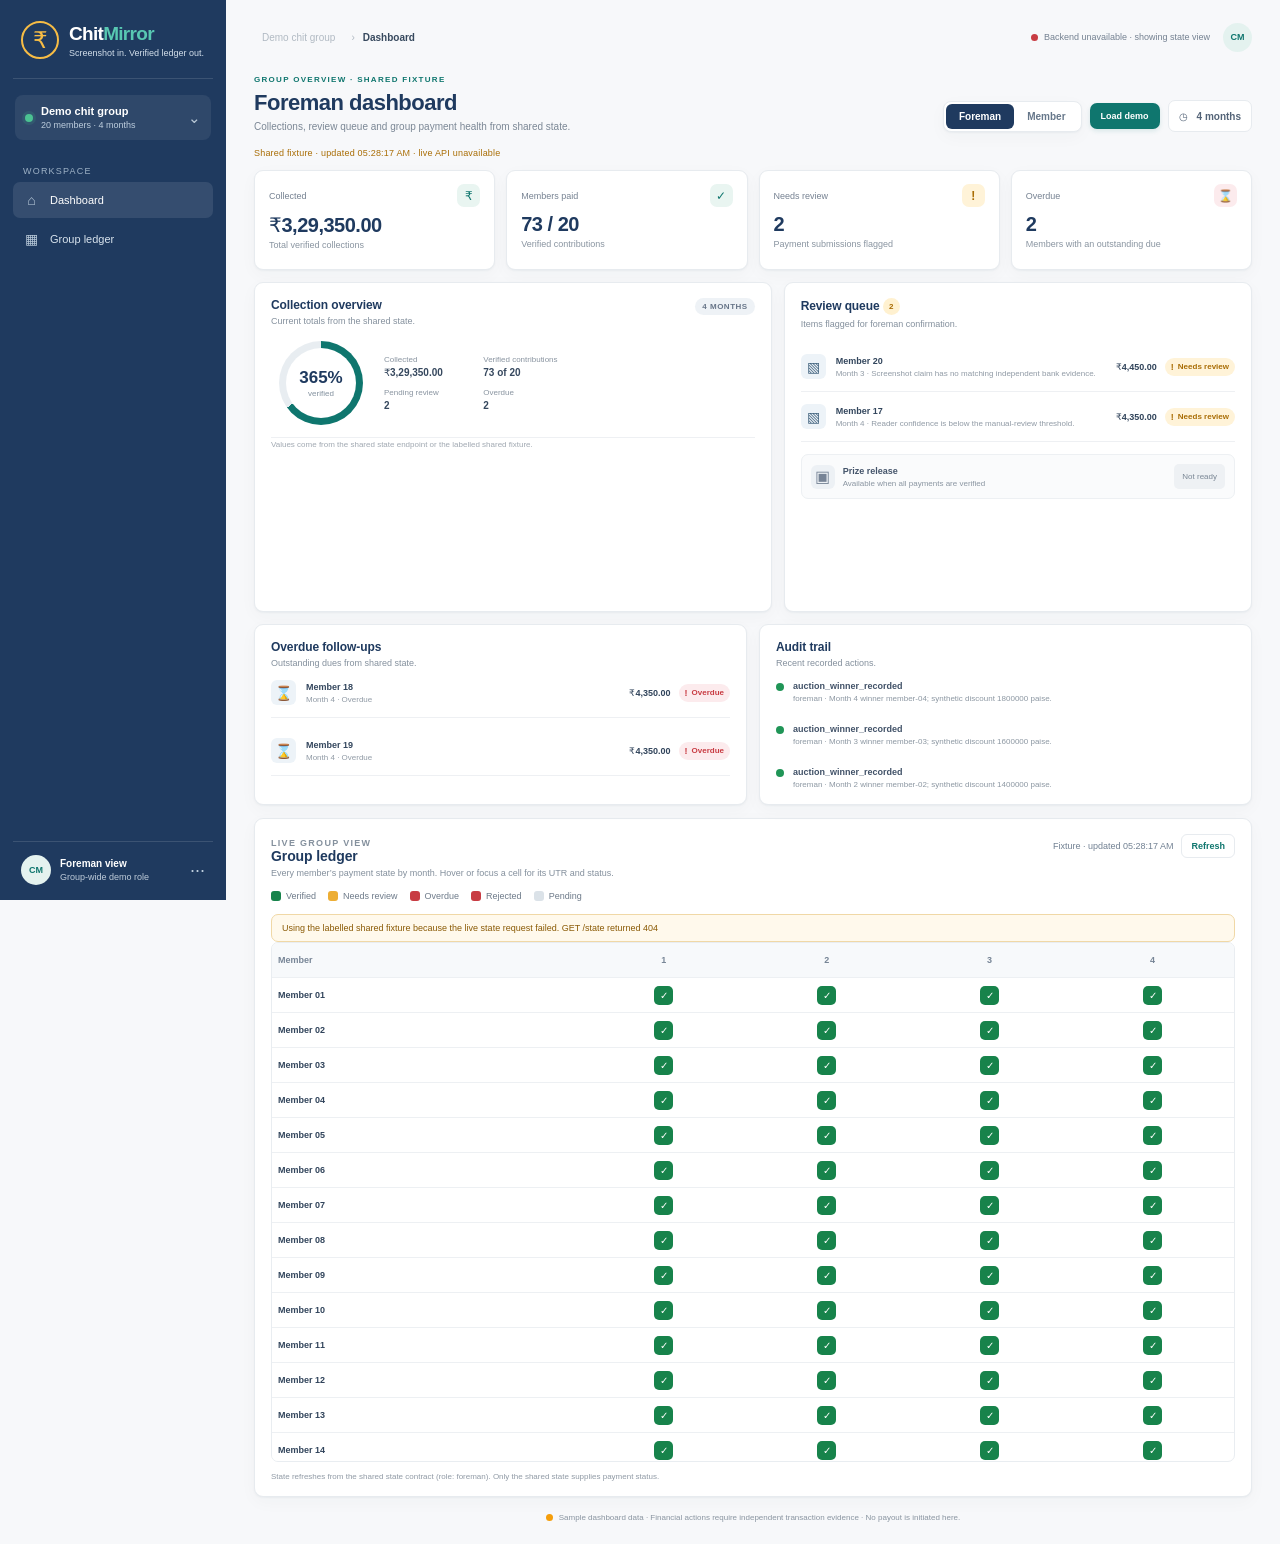
==== commit a2d9859e: "Merge remote-tracking branch 'origin/main' into T19-conflict-resolution # Conflicts: #	.github/workf" ====
--- a/dashboard/index.html
+++ b/dashboard/index.html
@@ -7,6 +7,7 @@
   <title>ChitMirror · Dashboard</title>
   <link rel="stylesheet" href="./style.css">
   <script src="./config.js" defer></script>
+  <script src="/config.js" defer></script>
   <script src="./state.js" defer></script>
   <script src="./app.js" defer></script>
 </head>
--- a/dashboard/style.css
+++ b/dashboard/style.css
@@ -1,5 +1,17 @@
+:root{font-family:Inter,"Segoe UI",Arial,sans-serif;color:#233348;background:#f7f8fa;font-synthesis:none;text-rendering:optimizeLegibility;--navy:#1f3a5f;--navy-dark:#18334f;--teal:#0f766e;--teal-soft:#e5f4f0;--saffron:#f59e0b;--ink:#233348;--muted:#7b8795;--line:#e7ebef;--green:#16834b;--green-bg:#e8f6ed;--amber:#a96d05;--amber-bg:#fff3d8;--red:#c83c43;--red-bg:#fcebed;--shadow:0 1px 2px #18334f0b,0 5px 17px #18334f08}*{box-sizing:border-box}body{margin:0;min-width:320px}.shell{min-height:100vh}.sidebar{position:fixed;inset:0 auto 0 0;width:226px;background:var(--navy);color:#fff;padding:20px 13px 13px;display:flex;flex-direction:column;z-index:5}.brand{display:flex;align-items:center;gap:10px;padding:1px 8px 19px;border-bottom:1px solid #ffffff20;color:#fff;text-decoration:none}.brand-mark{height:38px;width:38px;border:2px solid #f6bc45;border-radius:50%;display:grid;place-items:center;color:#f6bc45;font-size:23px;font-weight:700}.brand-type b{display:block;font-size:19px;letter-spacing:-.7px}.brand-type b span{color:#58c8b2}.brand-type small{display:block;color:#d3dfeb;font-size:9px;margin-top:3px}.group-card{margin:16px 2px 12px;border-radius:8px;background:#ffffff12;padding:10px;display:flex;align-items:center;gap:8px}.group-card>span:nth-child(2){flex:1}.group-card b{font-size:11px;display:block}.group-card small{display:block;color:#bdcddd;font-size:9px;margin-top:3px}.group-dot{height:8px;width:8px;border-radius:50%;background:#4bc292;box-shadow:0 0 0 3px #4bc29220}.chevron{color:#bbcad8;font-size:15px}.nav-label{margin:14px 10px 6px;color:#9eb2c6;font-size:9px;text-transform:uppercase;letter-spacing:1.2px}.nav-list{display:grid;gap:3px}.nav-item{min-height:36px;display:flex;align-items:center;gap:10px;padding:0 10px;border-radius:7px;color:#d9e4ee;text-decoration:none;font-size:11px}.nav-item:hover,.nav-item.active{background:#ffffff19;color:white}.nav-icon{width:17px;text-align:center;color:#b7c8d8;font-size:14px}.nav-badge{margin-left:auto;border-radius:10px;background:#edae35;color:#24364a;padding:2px 6px;font-size:9px;font-weight:700}.insights-label{margin-top:17px}.sidebar-footer{display:flex;align-items:center;gap:9px;margin-top:auto;padding:13px 8px 2px;border-top:1px solid #ffffff20;font-size:10px}.user-avatar,.top-avatar{width:30px;height:30px;display:grid;place-items:center;background:#e4f2ef;color:var(--teal);border-radius:50%;font-size:9px;font-weight:700}.sidebar-footer small{display:block;color:#bfccda;font-size:9px;margin-top:3px}.more{margin-left:auto;color:#bdcddd;font-size:18px}.main{margin-left:226px;width:min(1530px,calc(100% - 226px));padding:20px 28px 22px}.topbar{display:flex;align-items:center;justify-content:space-between;min-height:34px;margin-bottom:21px}.breadcrumb{color:#7b8795;font-size:10px}.breadcrumb span{padding:0 8px;color:#b1bac3}.breadcrumb b{color:#37495e;font-weight:600}.top-actions{display:flex;align-items:center;gap:13px}.connection{display:flex;align-items:center;gap:6px;font-size:9px;color:#748191}.connection i,.demo-dot{width:7px;height:7px;border-radius:50%;background:#eca928}.connection.connected i{background:#1e9a59}.connection.failed i{background:#c83c43}.icon-button{height:29px;width:29px;position:relative;border:1px solid var(--line);border-radius:8px;background:#fff;color:#546477;font-size:14px}.notification-dot{position:absolute;width:6px;height:6px;right:5px;top:5px;border-radius:50%;background:var(--saffron)}.top-avatar{height:29px;width:29px}.page-heading{display:flex;align-items:end;justify-content:space-between;margin-bottom:16px}.eyebrow{margin:0 0 6px;color:var(--teal);font-size:8px;font-weight:700;letter-spacing:1.3px}.page-heading h1{margin:0;color:var(--navy);font-size:22px;letter-spacing:-.5px}.subheading{margin:5px 0 0;color:var(--muted);font-size:10px}.select-month{height:32px;padding:0 10px;display:flex;align-items:center;gap:9px;border:1px solid var(--line);border-radius:7px;background:white;color:#536377;font:10px inherit}.select-month span{font-weight:600}.kpis{display:grid;grid-template-columns:repeat(4,minmax(0,1fr));gap:11px;margin-bottom:12px}.kpi-card,.card{border:1px solid var(--line);border-radius:9px;background:#fff;box-shadow:var(--shadow)}.kpi-card{min-height:100px;padding:13px 14px}.kpi-label{display:flex;align-items:center;justify-content:space-between;color:#758191;font-size:9px}.kpi-icon{display:grid;place-items:center;height:23px;width:23px;border-radius:7px;background:#eef3f7;color:var(--navy);font-size:12px;font-weight:700}.collected .kpi-icon,.paid .kpi-icon{background:#e9f5f1;color:var(--teal)}.review .kpi-icon{background:var(--amber-bg);color:var(--amber)}.overdue .kpi-icon{background:var(--red-bg);color:var(--red)}.kpi-card>strong{display:block;color:var(--navy);font-size:20px;margin:6px 0 3px;letter-spacing:-.5px}.kpi-card>strong small{font-size:12px;color:#8b96a3;font-weight:500}.kpi-card p{margin:0;color:#8994a0;font-size:9px}.trend{color:var(--green);font-weight:700}.overview-grid{display:grid;grid-template-columns:minmax(0,1.05fr) minmax(380px,.95fr);gap:12px;margin-bottom:12px}.card{padding:15px 16px}.progress-card,.inbox-card{min-height:330px}.card-heading{display:flex;justify-content:space-between;align-items:flex-start}.card-heading h2{margin:0;color:var(--navy);font-size:12px;letter-spacing:-.1px}.card-heading p{margin:4px 0 0;color:#84909d;font-size:9px}.soft-tag{padding:4px 7px;background:#eef2f6;border-radius:10px;color:#677588;font-size:8px;font-weight:700;letter-spacing:.5px}.progress-content{display:flex;align-items:center;gap:21px;padding:15px 8px 12px;border-bottom:1px solid #eef0f3}.progress-ring{height:84px;width:84px;border-radius:50%;background:conic-gradient(var(--teal) 0 65%,#e8edf1 65% 100%);display:grid;place-items:center;flex:none;position:relative}.progress-ring:before{content:"";position:absolute;inset:7px;border-radius:50%;background:#fff}.progress-ring>div{z-index:1;text-align:center}.progress-ring b{display:block;color:var(--navy);font-size:17px}.progress-ring small{display:block;color:#82909e;font-size:8px;margin-top:1px}.progress-details{display:grid;grid-template-columns:1fr 1fr;gap:10px 25px}.progress-details span{display:block;color:#8994a0;font-size:8px}.progress-details b{display:block;margin-top:3px;color:#36485e;font-size:10px}.chart-heading{display:flex;justify-content:space-between;align-items:start;margin-top:12px}.chart-heading h3{margin:0;color:#34475e;font-size:9px}.chart-heading h3 span{color:#8792a0;font-weight:400}.chart-legend{display:flex;gap:10px;margin-top:6px;color:#8792a0;font-size:8px}.chart-legend i{display:inline-block;width:7px;height:7px;border-radius:2px;margin-right:4px}.legend-collected{background:var(--teal)}.legend-expected{background:#ccebe4}.more-button{border:0;background:white;color:#8c98a4;font-size:15px}.bar-chart{height:105px;display:flex;gap:8px;align-items:stretch;margin:7px 4px 0 28px;position:relative}.chart-grid{position:absolute;inset:0 auto 12px -28px;display:flex;flex-direction:column;justify-content:space-between;color:#98a2ad;font-size:7px}.chart-grid:after{content:"";position:absolute;left:25px;right:-422px;top:1px;bottom:1px;background:repeating-linear-gradient(to bottom,transparent 0 calc(33.33% - 1px),#edf0f3 calc(33.33% - 1px) 33.33%);z-index:0}.bar-pair{position:relative;z-index:1;flex:1;display:flex;align-items:end;justify-content:center;gap:3px;padding-bottom:12px}.bar{display:block;width:calc(50% - 2px);max-width:18px;height:var(--h);border-radius:3px 3px 0 0}.bar.expected{background:#ccebe4}.bar.actual{background:#147c70}.bar-pair.current .actual{background:#0f766e}.bar-pair small{position:absolute;bottom:0;color:#84909d;font-size:8px}.chart-note{margin:2px 0 0;color:#a0a8b1;font-size:8px}.heading-count{display:inline-grid;place-items:center;min-width:17px;height:17px;padding:0 4px;background:#fff1d0;color:#a96d05;border-radius:10px;font-size:8px;vertical-align:1px}.text-link{color:var(--teal);font-size:9px;font-weight:600;text-decoration:none}.text-link span{padding-left:3px}.submission-list{margin-top:13px}.submission{display:grid;grid-template-columns:27px minmax(90px,1fr) auto auto;align-items:center;gap:8px;padding:12px 0;border-bottom:1px solid #eef0f3}.file-icon{display:grid;place-items:center;width:25px;height:25px;border-radius:6px;background:#edf3f8;color:#446580;font-size:14px}.submit-info b{display:block;color:#33465d;font-size:9px}.submit-info small{display:block;margin-top:3px;color:#909aa5;font-size:8px}.submit-info small span{padding:0 3px}.amount{color:#31445b;font-size:9px}.status{display:inline-flex;align-items:center;gap:4px;white-space:nowrap;border-radius:12px;padding:4px 6px;font-size:8px;font-weight:600}.status i{font-style:normal;font-size:9px}.verified{background:var(--green-bg);color:var(--green)}.needs-review{background:var(--amber-bg);color:var(--amber)}.rejected{background:var(--red-bg);color:var(--red)}.inbox-footer{display:flex;align-items:center;gap:8px;margin-top:10px;color:#86919d;font-size:8px}.mini-avatars{display:flex;align-items:center}.mini-avatars>*{height:20px;width:20px;border:2px solid white;border-radius:50%;margin-right:-4px;display:grid;place-items:center;background:#e1eee8;color:#387655;font-size:6px;font-style:normal}.mini-avatars span:nth-child(2){background:#e2eaf6;color:#45658b}.mini-avatars span:nth-child(3){background:#f5e8e8;color:#9b5256}.mini-avatars b{width:auto;padding:0 5px;background:#f0f2f4;color:#73808f}.release-panel{display:flex;align-items:center;gap:8px;margin-top:12px;padding:9px;border:1px solid #edf0f3;border-radius:7px;background:#fafbfc}.lock-icon{height:24px;width:24px;display:grid;place-items:center;border-radius:6px;background:#edf1f5;color:#778496}.release-panel>span:nth-child(2){flex:1}.release-panel b{display:block;font-size:9px;color:#44546a}.release-panel small{display:block;color:#8a95a1;font-size:8px;margin-top:3px}.release-panel button{height:25px;padding:0 8px;background:#eef1f4;border:0;border-radius:5px;color:#7a8795;font-size:8px}.bottom-grid{display:grid;grid-template-columns:1fr 1fr;gap:12px}.quick-stats{display:grid;grid-template-columns:repeat(3,1fr);gap:7px;margin-top:13px}.quick-stats>div{padding:9px;border-radius:6px;background:#f7f9fb}.quick-stats span{display:block;color:#84909d;font-size:8px}.quick-stats b{display:block;color:#32465d;font-size:11px;margin-top:5px}.quick-stats small{display:block;color:#96a0aa;font-weight:400;font-size:8px;margin-top:2px}.activity-row{display:flex;align-items:start;gap:9px;margin-top:13px}.activity-dot{width:8px;height:8px;flex:none;border-radius:50%;margin-top:2px}.green-dot{background:#209557}.amber-dot{background:#edaa21}.activity-row b{display:block;color:#405167;font-size:9px}.activity-row small{display:block;color:#8c97a2;font-size:8px;margin-top:3px}.footer-note{display:flex;align-items:center;justify-content:center;gap:6px;margin-top:16px;color:#8994a0;font-size:8px}.demo-dot{background:var(--saffron)}
+@media(max-width:1100px){.main{padding:18px 19px}.overview-grid{grid-template-columns:1fr}.progress-card,.inbox-card{min-height:unset}.chart-grid:after{right:-700px}}
+@media(max-width:720px){.sidebar{position:sticky;inset:0 0 auto;width:100%;height:auto;padding:9px 12px 7px}.brand{padding:0;border:0}.brand-mark{width:31px;height:31px;font-size:19px}.brand-type b{font-size:15px}.brand-type small,.group-card,.nav-label,.sidebar-footer{display:none}.nav-list{display:flex;overflow-x:auto;gap:3px;margin-top:8px}.nav-item{padding:0 9px;min-height:31px;font-size:9px;white-space:nowrap}.nav-icon{width:auto}.nav-badge{margin-left:0}.insights-label{display:none}.main{margin:0;width:100%;padding:14px 12px 18px}.topbar{margin-bottom:16px}.page-heading{align-items:start;gap:10px}.page-heading h1{font-size:19px}.subheading{max-width:240px;line-height:1.4}.select-month{height:29px;font-size:8px;gap:5px}.kpis{grid-template-columns:1fr 1fr;gap:7px}.kpi-card{min-height:90px;padding:10px}.kpi-card>strong{font-size:18px}.overview-grid,.bottom-grid{grid-template-columns:1fr}.card{padding:13px}.progress-content{gap:14px;padding-left:0;padding-right:0}.progress-details{gap:9px 12px}.submission{grid-template-columns:25px minmax(70px,1fr) auto}.submission .status{grid-column:2/4;justify-self:start;margin-top:-3px}.amount{grid-column:3;grid-row:1}.footer-note{text-align:center;line-height:1.5}.connection{font-size:8px}.icon-button{display:none}}
+.sr-only{position:absolute;width:1px;height:1px;padding:0;margin:-1px;overflow:hidden;clip:rect(0,0,0,0);white-space:nowrap;border:0}.select-month{font:10px "Segoe UI",Arial,sans-serif}
+.ledger-section{margin-top:13px}.ledger-card{min-width:0}.ledger-heading{gap:14px}.ledger-heading h2{margin:0;color:var(--navy);font-size:14px}.ledger-actions{display:flex;align-items:center;gap:8px;flex:none}.ledger-actions span{color:#718092;font-size:9px}.ledger-actions button{border:1px solid var(--line);border-radius:6px;background:#fff;color:var(--teal);padding:6px 9px;font:600 9px "Segoe UI",Arial,sans-serif;cursor:pointer}.ledger-actions button:hover{border-color:#a8d4cb;background:#f2faf8}.ledger-actions button:focus-visible,.ledger-cell:focus-visible{outline:3px solid #1e8e7e;outline-offset:2px}.ledger-legend{display:flex;flex-wrap:wrap;gap:12px;margin:13px 0;color:#6d7a89;font-size:9px}.ledger-legend span{display:inline-flex;align-items:center;gap:5px}.legend-swatch{display:inline-block;width:10px;height:10px;border-radius:3px;background:#e8edf1}.legend-swatch.verified,.ledger-cell.verified{background:#17834b}.legend-swatch.needs_review,.ledger-cell.needs_review{background:#edae35}.legend-swatch.overdue,.ledger-cell.overdue,.legend-swatch.rejected,.ledger-cell.rejected{background:#c83c43}.legend-swatch.pending,.ledger-cell.pending{background:#dbe2e8}.ledger-scroll{overflow:auto;border:1px solid #e9edf1;border-radius:7px;max-height:520px}.ledger-table{border-collapse:separate;border-spacing:0;width:100%;min-width:790px;white-space:nowrap}.ledger-table th,.ledger-table td{height:35px;padding:5px 6px;text-align:center;border-bottom:1px solid #edf0f3;font-size:9px}.ledger-table thead th{position:sticky;top:0;z-index:2;background:#f7f9fb;color:#778596;font-weight:600}.ledger-table thead th:first-child,.ledger-table tbody th{position:sticky;left:0;z-index:3;background:#fff;text-align:left}.ledger-table thead th:first-child{z-index:4;background:#f7f9fb}.ledger-table tbody th{max-width:145px;overflow:hidden;text-overflow:ellipsis;color:#31445b;font-weight:600}.ledger-table tbody tr:last-child>*{border-bottom:0}.ledger-cell{display:inline-grid;place-items:center;width:19px;height:19px;padding:0;border:0;border-radius:5px;color:#fff;font:700 10px "Segoe UI",Arial,sans-serif;cursor:help;transition:transform .12s ease,box-shadow .12s ease}.ledger-cell.verified,.ledger-cell.overdue,.ledger-cell.rejected{color:#fff}.ledger-cell.pending{color:#7a8794}.ledger-cell.needs_review{color:#2f2a19}.ledger-cell:hover,.ledger-cell:focus-visible{transform:scale(1.12);box-shadow:0 2px 6px #1b33422b}.ledger-error{margin:8px 0;padding:8px 10px;border-radius:6px;background:#fff4d8;color:#8f5c04;font-size:9px}.ledger-placeholder{padding:18px;text-align:center;color:#8793a0;font-size:10px}.ledger-footnote{margin:10px 0 0;color:#909aa5;font-size:8px}.ledger-footnote code{font-size:8px;color:#687789}
+@media(max-width:720px){.ledger-heading{align-items:flex-start;flex-direction:column}.ledger-actions{width:100%;justify-content:space-between}.ledger-table{min-width:690px}.ledger-table th,.ledger-table td{height:32px;padding:4px}.ledger-cell{width:17px;height:17px}}
+[hidden]{display:none!important}.state-status{margin:0 0 12px;color:#6d7a89;font:9px "Segoe UI",Arial,sans-serif;letter-spacing:.2px}.state-status[data-source="fixture"],.state-status[data-source="stale"]{color:var(--amber)}.state-status[data-source="live"]{color:var(--green)}
+.heading-controls{display:flex;align-items:center;gap:8px;flex-wrap:wrap;justify-content:flex-end}.role-toggle{display:inline-flex;border:1px solid var(--line);border-radius:8px;background:#fff;padding:2px;box-shadow:var(--shadow)}.role-option{border:0;border-radius:6px;background:transparent;color:#66778a;padding:7px 13px;font:600 10px "Segoe UI",Arial,sans-serif;cursor:pointer}.role-option:hover{color:var(--navy);background:#f3f6f8}.role-option.active{background:var(--navy);color:#fff}.role-option:focus-visible,.member-select select:focus-visible,.ledger-actions button:focus-visible{outline:3px solid #1e8e7e;outline-offset:2px}.member-select{display:inline-flex;align-items:center;gap:6px;color:#66778a;font:10px "Segoe UI",Arial,sans-serif}.member-select select{border:1px solid var(--line);border-radius:7px;background:#fff;color:var(--ink);padding:7px 9px;font:600 10px "Segoe UI",Arial,sans-serif;cursor:pointer}
+.member-grid{display:grid;grid-template-columns:1.2fr 1fr;gap:13px;margin-top:13px}.member-grid .card{min-width:0}.empty-note{margin:8px 0;color:var(--muted);font:10px "Segoe UI",Arial,sans-serif}.statement-list,.bubble-list,.activity-list{display:grid;gap:8px}.statement-row,.bubble-row{display:flex;align-items:center;gap:10px;flex-wrap:wrap;padding:9px 10px;border:1px solid var(--line);border-radius:7px;background:#fbfcfd;font:10px "Segoe UI",Arial,sans-serif}.statement-row b,.bubble-row b{color:var(--navy);min-width:92px}.statement-row span,.bubble-row span{color:#66778a}.statement-row .status{margin-left:auto}.ledger-error{margin:10px 0 0;padding:8px 10px;border:1px solid #f0d8a6;border-radius:7px;background:#fff9ec;color:#8a5a05;font:9px "Segoe UI",Arial,sans-serif}
+@media(max-width:720px){.heading-controls{justify-content:flex-start;width:100%}.state-status{margin-bottom:9px}.member-grid{grid-template-columns:1fr}.member-select{order:3}.select-month{display:none}.role-option{padding:7px 10px}}
 
-:root{--navy:#1f3a5f;--navy2:#152c49;--teal:#0f766e;--saffron:#f59e0b;--bg:#f7f8fa;--paper:#fff;--ink:#1c2938;--muted:#738092;--line:#e6eaf0;--green:#16864a;--greenbg:#e9f7ee;--amber:#a76d00;--amberbg:#fff4d8;--red:#c43f44;--redbg:#fcebec;--slate:#64748b;--slatebg:#edf1f5;--shadow:0 2px 8px #24354a0a,0 1px 2px #24354a0a}*{box-sizing:border-box}body{margin:0;background:var(--bg);color:var(--ink);font:13px 'Segoe UI',Arial,sans-serif}.app{min-height:100vh}.sidebar{position:fixed;inset:0 auto 0 0;width:224px;background:var(--navy);color:#fff;display:flex;flex-direction:column;padding:20px 13px;z-index:5}.logo{padding:3px 11px 21px;display:flex;align-items:center;gap:10px;border-bottom:1px solid #ffffff1c}.logo-icon{width:35px;height:35px;border:2px solid #f2b544;border-radius:50%;display:grid;place-items:center;color:#f7bc43;font-size:22px}.logo b{font-size:18px;letter-spacing:-.6px}.logo b span{color:#58c7b5}.logo small{display:block;font-size:9px;color:#d4dce5;margin-top:3px;font-weight:400;letter-spacing:.1px}.groupselect{margin:17px 3px 15px;padding:9px 10px;border-radius:8px;background:#ffffff12;color:#eaf1f9;font-size:11px}.groupselect strong{display:block;font-size:12px;margin:0 0 4px}.navlabel{color:#9eb0c4;font-size:9px;text-transform:uppercase;letter-spacing:1.2px;padding:12px 10px 5px}.nav{display:grid;gap:3px}.nav button{border:0;background:transparent;color:#d9e2ed;padding:10px;border-radius:7px;text-align:left;font:500 12px 'Segoe UI',Arial;cursor:pointer;display:flex;justify-content:space-between;align-items:center}.nav button:hover,.nav button.active{background:#ffffff18;color:#fff}.nav .ico{display:inline-block;width:23px;color:#b7c8d8;font-size:14px}.nav .count{background:#ec9f19;color:#2f2a19;border-radius:12px;padding:2px 6px;font-size:9px}.sidebottom{margin-top:auto;border-top:1px solid #ffffff1c;padding:13px 8px 0;display:flex;align-items:center;gap:9px;font-size:11px}.userpic{width:29px;height:29px;border-radius:50%;background:#d9e8e8;color:var(--teal);display:grid;place-items:center;font-weight:700}.sidebottom small{display:block;color:#bdcbd9;font-size:9px;margin-top:2px}.main{margin-left:224px;max-width:1600px;padding:23px 29px 45px}.top{display:flex;justify-content:space-between;align-items:center;margin-bottom:21px}.crumb{color:var(--muted);font-size:11px}.crumb b{color:var(--ink)}.topright{display:flex;align-items:center;gap:9px}.role{height:32px;border:1px solid var(--line);border-radius:7px;background:#fff;padding:0 9px;font-size:11px;color:#39475a}.avatar{width:31px;height:31px;border-radius:50%;background:#dcebe9;color:var(--teal);display:grid;place-items:center;font-weight:700}.page{display:none}.page.active{display:block}.titlebar{display:flex;justify-content:space-between;align-items:end;margin-bottom:16px}.titlebar h1{margin:0;font-size:22px;letter-spacing:-.5px;color:var(--navy)}.subtitle{color:var(--muted);font-size:11px;margin-top:4px}.datepill{border:1px solid var(--line);border-radius:7px;padding:8px 10px;background:#fff;color:#566477;font-size:10px}.grid{display:grid;gap:13px}.kpis{grid-template-columns:repeat(4,minmax(0,1fr));margin-bottom:14px}.card,.kpi{background:var(--paper);border:1px solid var(--line);border-radius:10px;box-shadow:var(--shadow)}.kpi{padding:14px 16px}.kpihead{display:flex;justify-content:space-between;color:#778394;font-size:10px}.kpiicon{width:25px;height:25px;border-radius:7px;display:grid;place-items:center;color:var(--navy);background:#eef3f8;font-size:13px}.kpi strong{display:block;font-size:20px;color:var(--navy);margin:8px 0 3px}.kpi small{font-size:9px;color:#8994a1}.up{color:var(--green)!important}.dashgrid{grid-template-columns:minmax(0,1.12fr) minmax(350px,.88fr);margin-bottom:13px}.card{padding:16px}.cardhead{display:flex;justify-content:space-between;align-items:start;margin-bottom:13px}.cardhead h2{margin:0;font-size:13px;color:var(--navy)}.cardhead p{margin:4px 0 0;color:var(--muted);font-size:10px}.linkbtn{border:0;background:transparent;color:var(--teal);font:600 10px inherit;cursor:pointer}.badge{white-space:nowrap;background:#eef2f6;color:#627084;border-radius:14px;padding:4px 8px;font-size:9px}.progressrow{display:flex;align-items:center;gap:14px;padding:4px 2px 12px;border-bottom:1px solid var(--line)}.ring{width:79px;height:79px;border-radius:50%;background:conic-gradient(var(--teal) var(--progress,0%),#e9eef2 0);display:grid;place-items:center;flex:none;position:relative}.ring:before{content:"";position:absolute;inset:7px;border-radius:50%;background:#fff}.ring b{position:relative;font-size:16px;color:var(--navy)}.progressmeta{display:grid;grid-template-columns:1fr 1fr;gap:11px 24px}.progressmeta span{display:block;font-size:9px;color:var(--muted)}.progressmeta b{display:block;font-size:12px;margin-top:4px;color:#34465c}.bars{height:93px;display:flex;align-items:end;gap:9px;padding:10px 7px 0}.barcol{flex:1;display:flex;flex-direction:column;align-items:center;justify-content:end;height:100%;gap:4px}.bar{width:65%;min-width:10px;border-radius:3px 3px 0 0;background:#6eb9a4}.bar.alt{background:#c6e8df}.barcol small{font-size:8px;color:#8994a1}.legend{display:flex;gap:13px;margin:8px 0 0;color:var(--muted);font-size:9px}.legend i{display:inline-block;width:7px;height:7px;border-radius:2px;background:var(--teal);margin-right:4px}.legend .pale{background:#c6e8df}.verifysplit{grid-template-columns:minmax(0,1.2fr) minmax(270px,.8fr);margin-bottom:13px}.drop{display:flex;gap:11px;align-items:center;border:1px dashed #b8c8d2;border-radius:8px;background:#f9fbfc;padding:12px;cursor:pointer}.drop:hover,.drop.over{border-color:var(--teal);background:#f1faf8}.drop input{display:none}.uploadico{width:34px;height:34px;border-radius:8px;background:#e3f3f0;color:var(--teal);display:grid;place-items:center;font-size:17px}.drop strong{display:block;font-size:11px}.drop small{display:block;color:var(--muted);font-size:9px;margin-top:3px}.scenarios{display:flex;gap:6px;margin-top:10px;flex-wrap:wrap}.scenario{padding:6px 8px;background:#fff;border:1px solid var(--line);border-radius:6px;color:#526175;font-size:9px;cursor:pointer}.scenario:hover,.scenario.selected{border-color:#49a48a;color:var(--teal);background:#f1faf8}.fields{display:grid;grid-template-columns:1fr 1fr;gap:8px;margin-top:10px}.field label{display:block;font-size:9px;color:#788596;margin-bottom:4px}.field input,.field select{height:32px;width:100%;padding:0 8px;border:1px solid var(--line);border-radius:6px;background:white;color:#27384b;font:11px 'Segoe UI',Arial;outline:none}.field input:focus,.field select:focus{border-color:var(--teal);box-shadow:0 0 0 2px #0f766e16}.primary{border:0;background:var(--teal);color:#fff;border-radius:6px;height:34px;padding:0 13px;font:600 11px 'Segoe UI';cursor:pointer}.primary:hover{background:#0b625c}.primary:disabled{opacity:.55;cursor:wait}.verifybtn{width:100%;margin-top:9px}.result{display:none;padding:9px;border-radius:6px;margin-top:8px;font-size:10px;line-height:1.4}.result.show{display:block}.result b{display:block;margin-bottom:2px}.result.verified{background:var(--greenbg);color:var(--green)}.result.duplicate,.result.failed,.result.mismatch,.result.review{background:var(--redbg);color:var(--red)}.checklist{display:grid;gap:9px;margin:13px 0 11px}.check{display:flex;align-items:center;gap:8px;font-size:10px;color:#566577}.check i{font-style:normal;width:16px;height:16px;border-radius:50%;display:grid;place-items:center;background:var(--greenbg);color:var(--green);font-size:10px}.screenshot{margin-top:12px;padding:10px;border:1px solid var(--line);border-radius:7px;background:#fafbfc;display:flex;align-items:center;gap:9px}.phone{width:35px;height:57px;border:2px solid #465667;border-radius:8px;background:linear-gradient(#f8fbfc 0 40%,#c9ebe6 40% 73%,#fff 73%);position:relative;display:grid;place-items:center;color:var(--teal);font-size:8px}.screenshot small{color:var(--muted);font-size:9px}.queuefilters{display:flex;gap:6px;margin-bottom:8px;flex-wrap:wrap}.filter{border:1px solid var(--line);background:#fff;border-radius:14px;padding:5px 8px;color:#637184;font-size:9px;cursor:pointer}.filter.active{background:#e9f5f2;border-color:#c4e7de;color:var(--teal)}.tablewrap{overflow:auto}table{border-collapse:collapse;width:100%;white-space:nowrap}th{text-align:left;font-size:9px;color:#8290a0;font-weight:600;background:#f9fafb;padding:8px 7px;border-bottom:1px solid var(--line)}td{font-size:10px;padding:8px 7px;border-bottom:1px solid #edf0f3;color:#445267}tr:last-child td{border-bottom:0}.status{display:inline-block;padding:4px 7px;border-radius:12px;font-size:9px}.status.verified{background:var(--greenbg);color:var(--green)}.status.mismatch,.status.failed,.status.duplicate{background:var(--redbg);color:var(--red)}.status.review{background:var(--amberbg);color:var(--amber)}.status.pending{background:var(--slatebg);color:var(--slate)}.membername{font-weight:600;color:#31435a}.mono{font-family:Consolas,monospace;font-size:9px}.empty{padding:19px;text-align:center;color:#909baa;font-size:10px}.ledgergrid{overflow:auto}.matrix{min-width:830px}.matrix th:first-child,.matrix td:first-child{position:sticky;left:0;background:white;z-index:1}.matrix td{height:29px;text-align:center;padding:3px}.cell{width:15px;height:15px;border-radius:4px;background:#e8edf1;display:inline-block}.cell.paid{background:#1c9a58}.cell.review{background:#f5b335}.cell.overdue{background:#d84b51}.auctiongrid{grid-template-columns:1fr 1fr}.auctiontimer{background:var(--navy);border-radius:9px;color:white;padding:17px;display:flex;justify-content:space-between;align-items:center}.auctiontimer strong{display:block;font-size:10px;color:#d6e3f1}.timer{font:700 24px Consolas;color:#fff;margin-top:7px}.bidlist{margin-top:12px}.math{display:grid;gap:8px}.mathrow{display:flex;justify-content:space-between;padding:8px 9px;border-radius:6px;background:#f7f9fb;font-size:10px}.mathrow b{font-size:11px}.mathrow.highlight{background:#e3f4ee;color:#075c4f}.statementnote{font-size:10px;color:var(--muted);margin:0 0 12px}.memberhero{background:var(--navy);border-radius:10px;padding:22px;color:white;margin-bottom:13px}.memberhero small{color:#cad6e4;font-size:10px}.memberhero strong{font-size:27px;display:block;margin:8px 0}.memberhero button{background:var(--saffron);color:#23354a;margin-top:8px}.reportgrid{grid-template-columns:1fr 1fr}.setupsteps{display:flex;gap:9px;margin-bottom:15px}.step{width:27px;height:27px;border:1px solid var(--line);border-radius:50%;display:grid;place-items:center;color:var(--muted);font-size:10px}.step.active{background:var(--teal);color:white;border-color:var(--teal)}.toast{display:none;position:fixed;right:20px;bottom:20px;background:#21384f;color:white;padding:11px 15px;border-radius:7px;z-index:10}.toast.show{display:block}.footer{font-size:9px;color:#8c98a6;text-align:center;margin-top:16px}
-.resetbtn{height:31px;border:1px solid var(--line);background:#fff;color:#516174;border-radius:7px;padding:0 10px;font:500 10px 'Segoe UI';cursor:pointer}.resetbtn:hover{color:var(--teal);border-color:#aad5cc}
-@media(max-width:1050px){.sidebar{width:190px}.main{margin-left:190px;padding:20px}.dashgrid,.verifysplit{grid-template-columns:1fr}.kpis{grid-template-columns:repeat(2,1fr)}}@media(max-width:700px){.sidebar{position:sticky;top:0;width:auto;height:auto;inset:auto;padding:8px 10px;display:block}.logo{padding:0;border:0}.logo-icon{width:31px;height:31px}.logo b{font-size:15px}.logo small,.groupselect,.navlabel,.sidebottom{display:none}.nav{display:flex;overflow:auto;margin-top:8px;gap:4px}.nav button{white-space:nowrap;padding:8px;font-size:10px}.nav .ico{width:auto;margin-right:5px}.main{margin:0;padding:15px 12px 30px}.top{margin-bottom:15px}.titlebar h1{font-size:19px}.kpis{gap:7px}.kpi{padding:11px}.kpi strong{font-size:17px}.kpi small{font-size:8px}.auctiongrid,.reportgrid{grid-template-columns:1fr}.fields{grid-template-columns:1fr 1fr}.role{max-width:115px}.card{padding:12px}}
- .connection.connected i{background:#16864b!important}.connection.failed i{background:#c43f44!important}
+
+
+
+
+.demo-load-button{border:0;border-radius:7px;background:#0f766e;color:#fff;padding:8px 11px;font:700 9px "Segoe UI",Arial,sans-serif;white-space:nowrap;cursor:pointer;box-shadow:0 2px 5px #0f766e22}.demo-load-button:hover{background:#0c625c}.demo-load-button:focus-visible{outline:3px solid #1e8e7e;outline-offset:2px}.demo-load-button:disabled{opacity:.58;cursor:wait}.demo-load-button[hidden]{display:none}
+@media(max-width:720px){.demo-load-button{padding:7px 9px}}
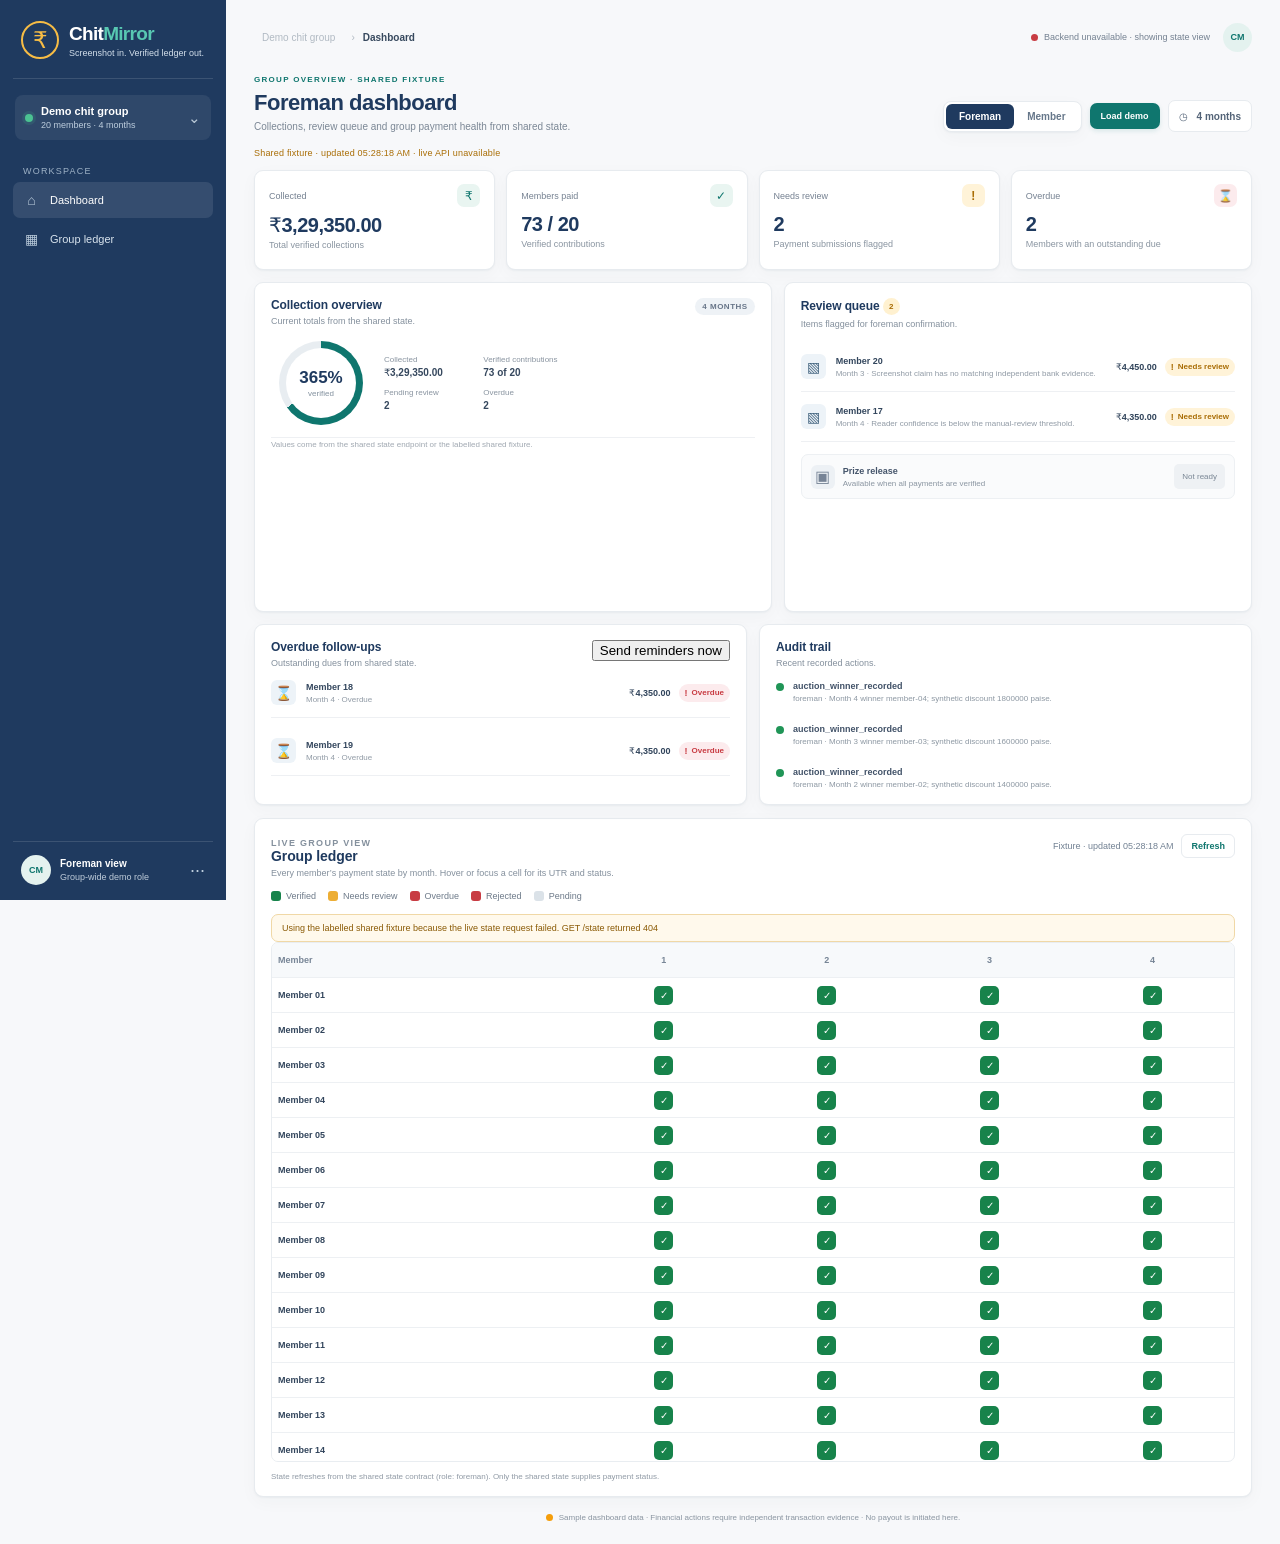
==== commit 80f2b506: "T24: integrate guarded chat and reminder flow (index.html)" ====
--- a/dashboard/index.html
+++ b/dashboard/index.html
@@ -87,7 +87,7 @@
 
       <section class="bottom-grid" data-role-panel="foreman">
         <article class="card quick-card">
-          <div class="card-heading"><div><h2>Overdue follow-ups</h2><p>Outstanding dues from shared state.</p></div></div>
+          <div class="card-heading"><div><h2>Overdue follow-ups</h2><p>Outstanding dues from shared state.</p></div><button id="send-reminders" class="reminder-send-button" type="button">Send reminders now</button></div>
           <div class="activity-list" id="overdue-list"><p class="empty-note">Loading overdue items…</p></div>
         </article>
         <article class="card activity-card">
